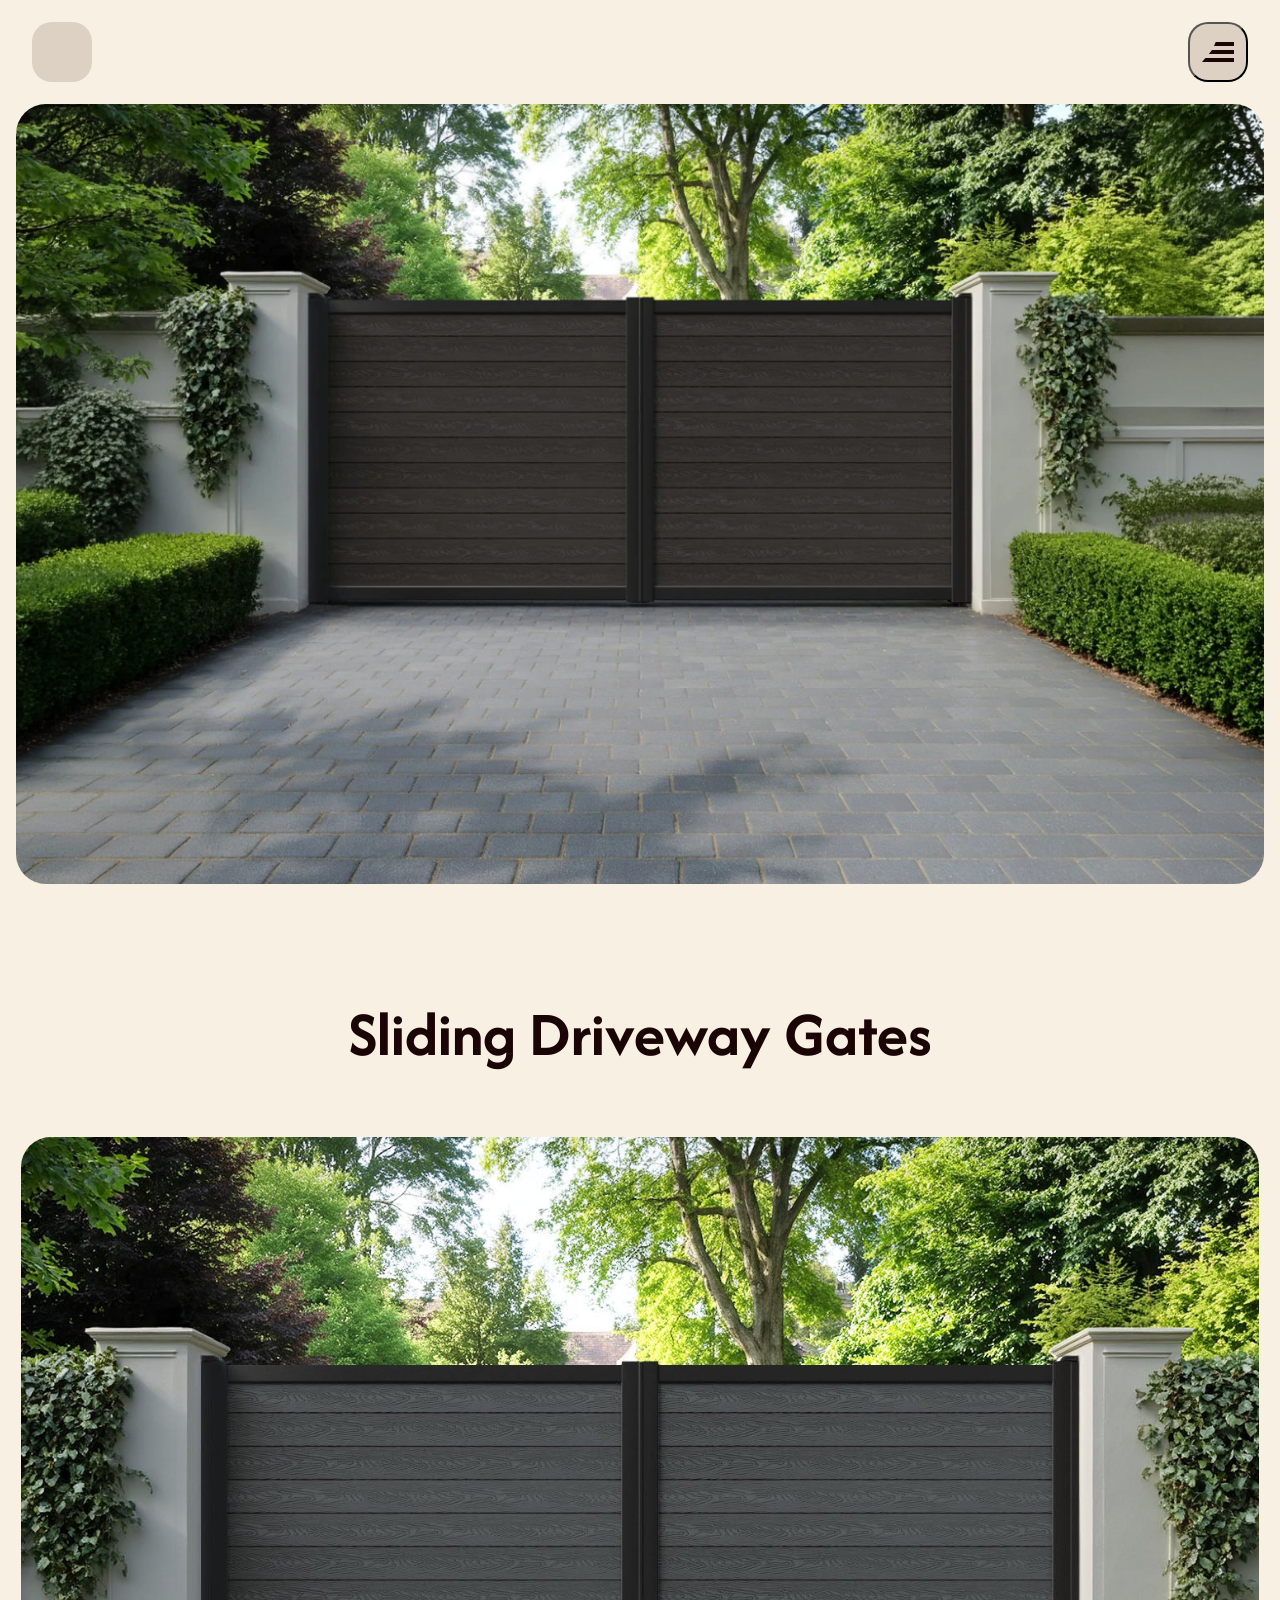
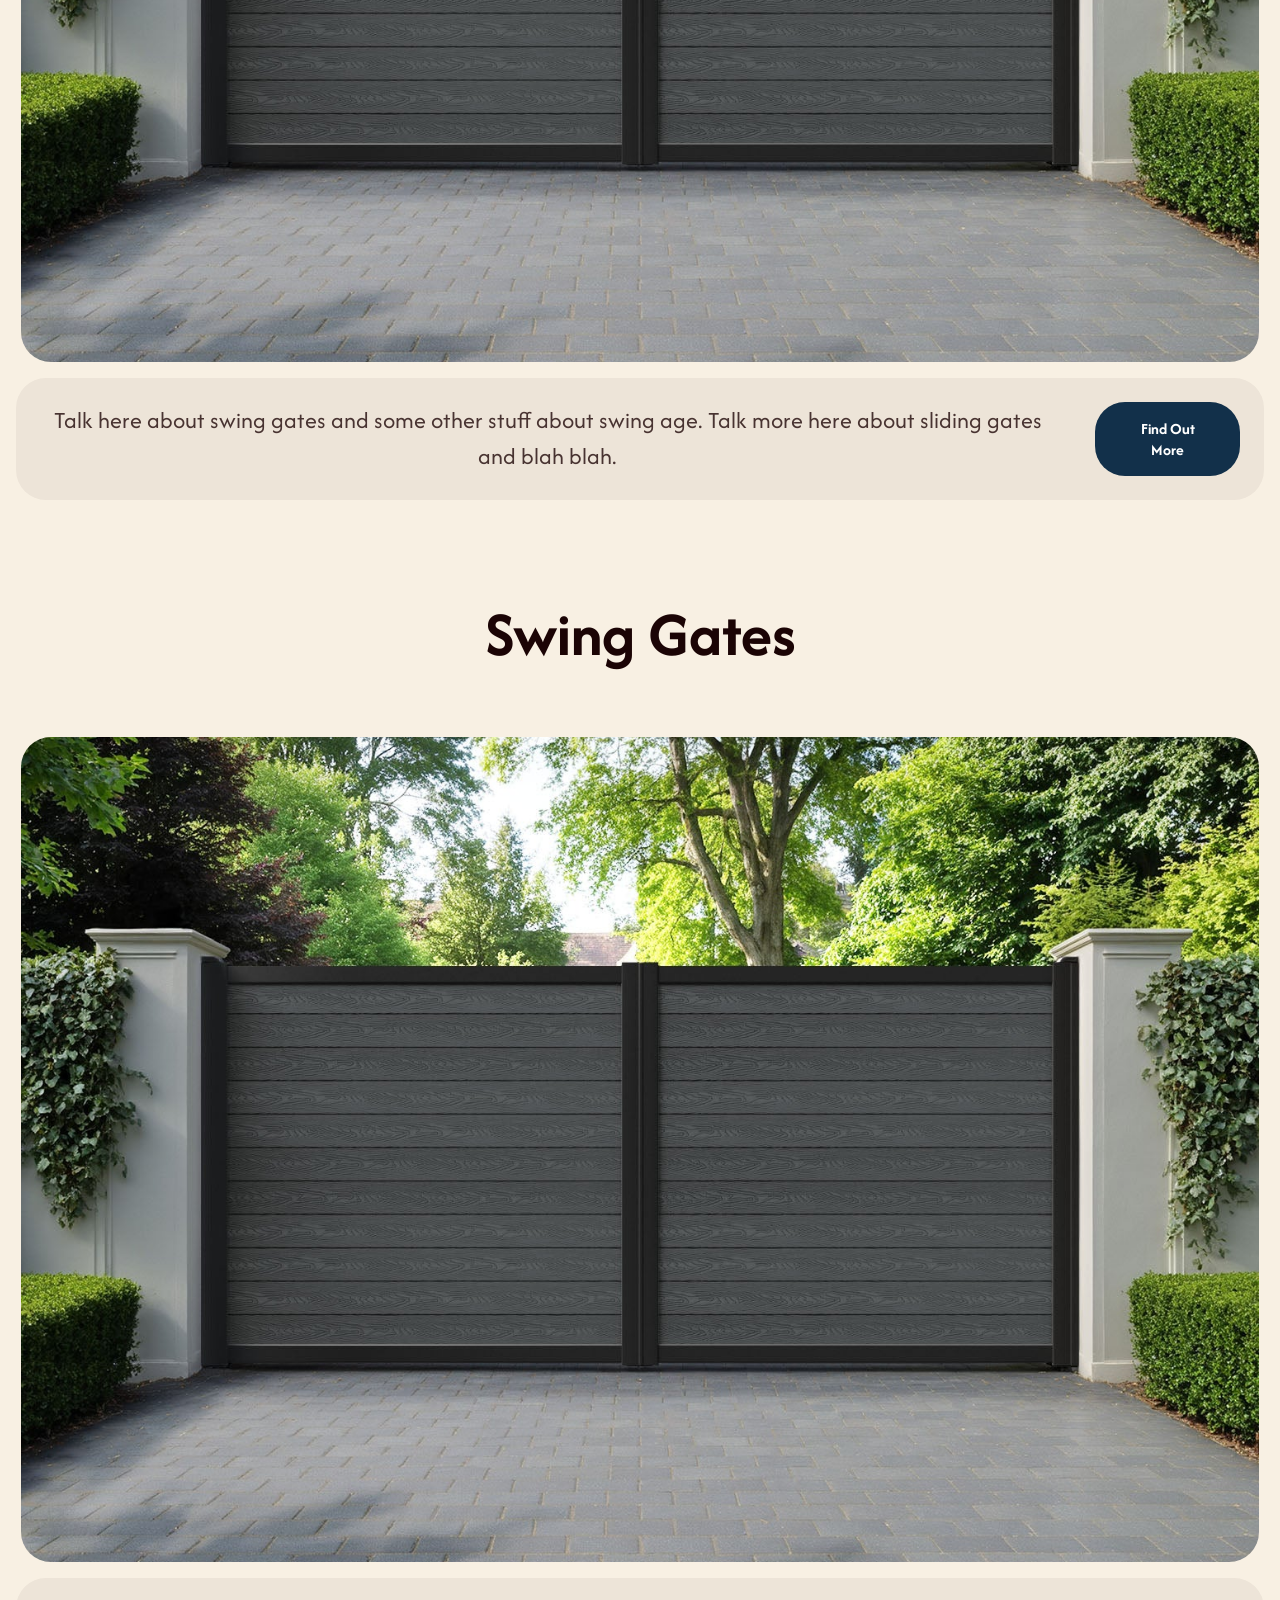
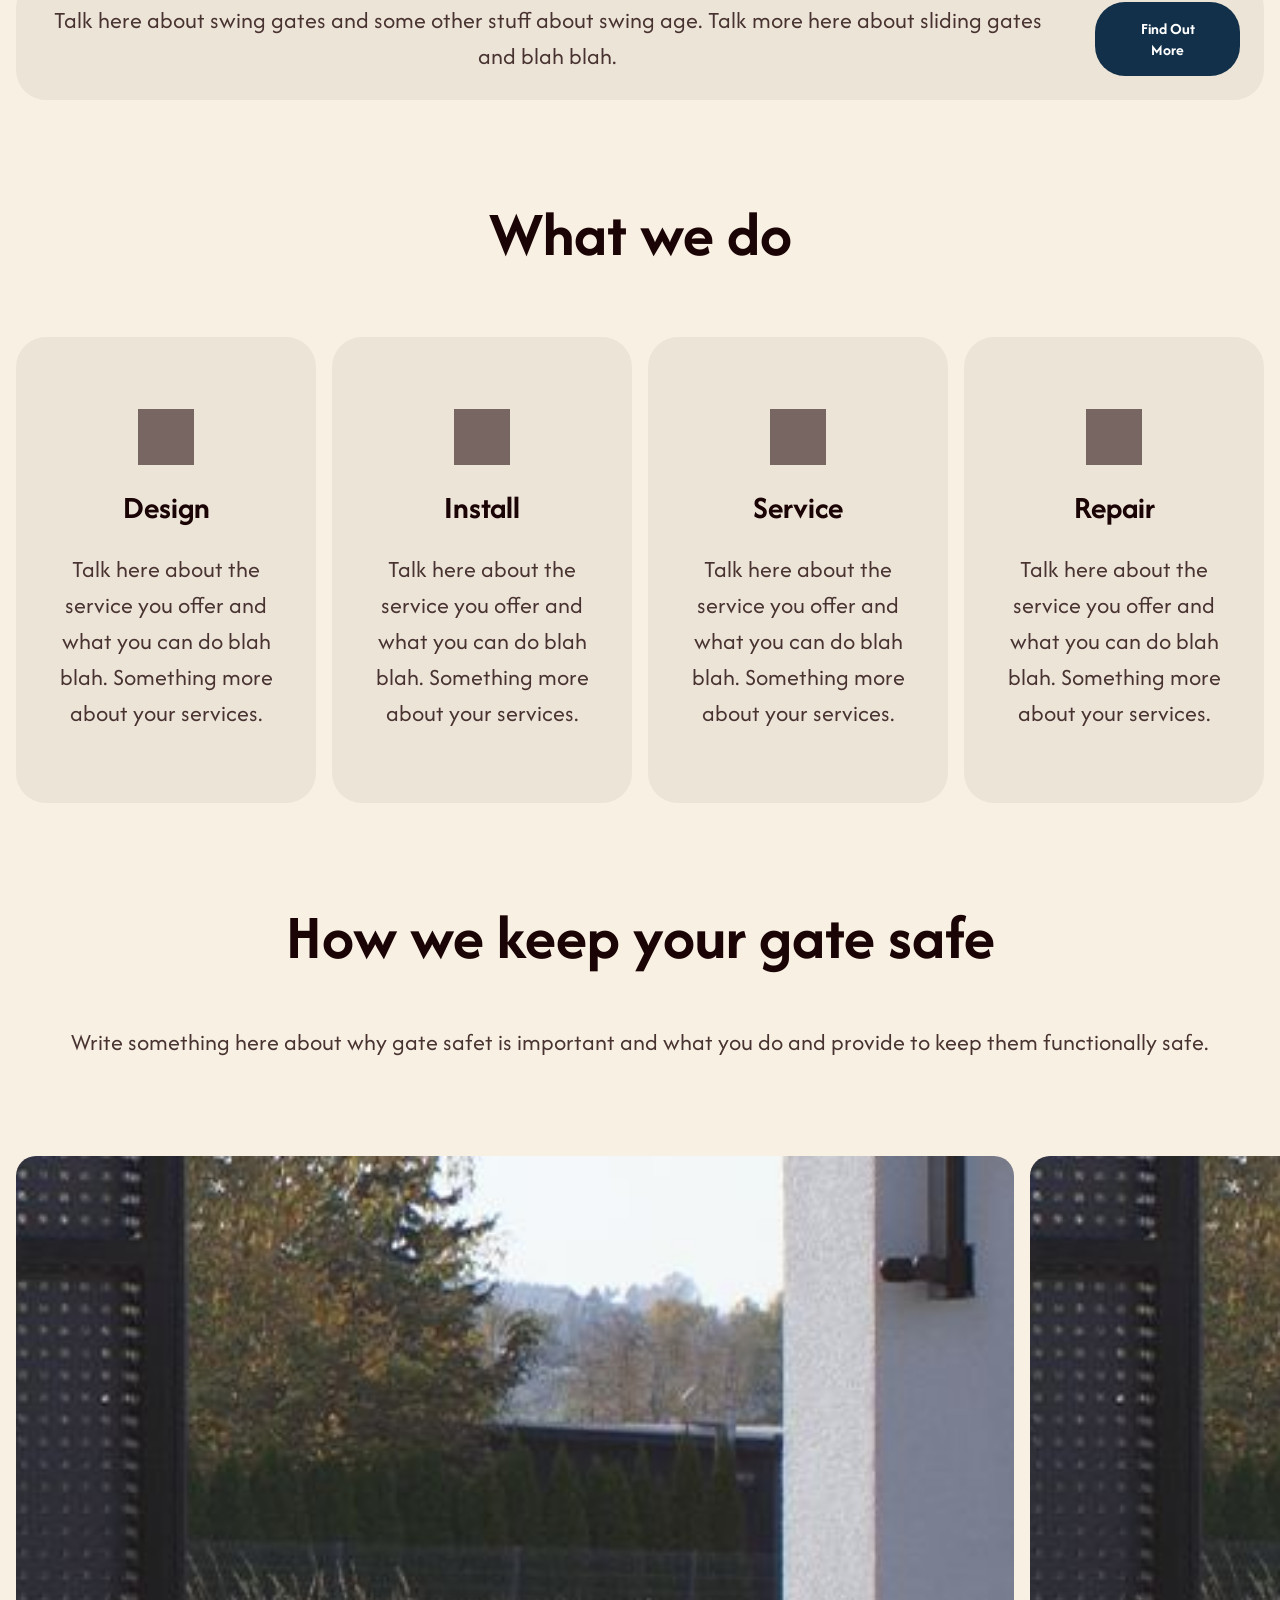
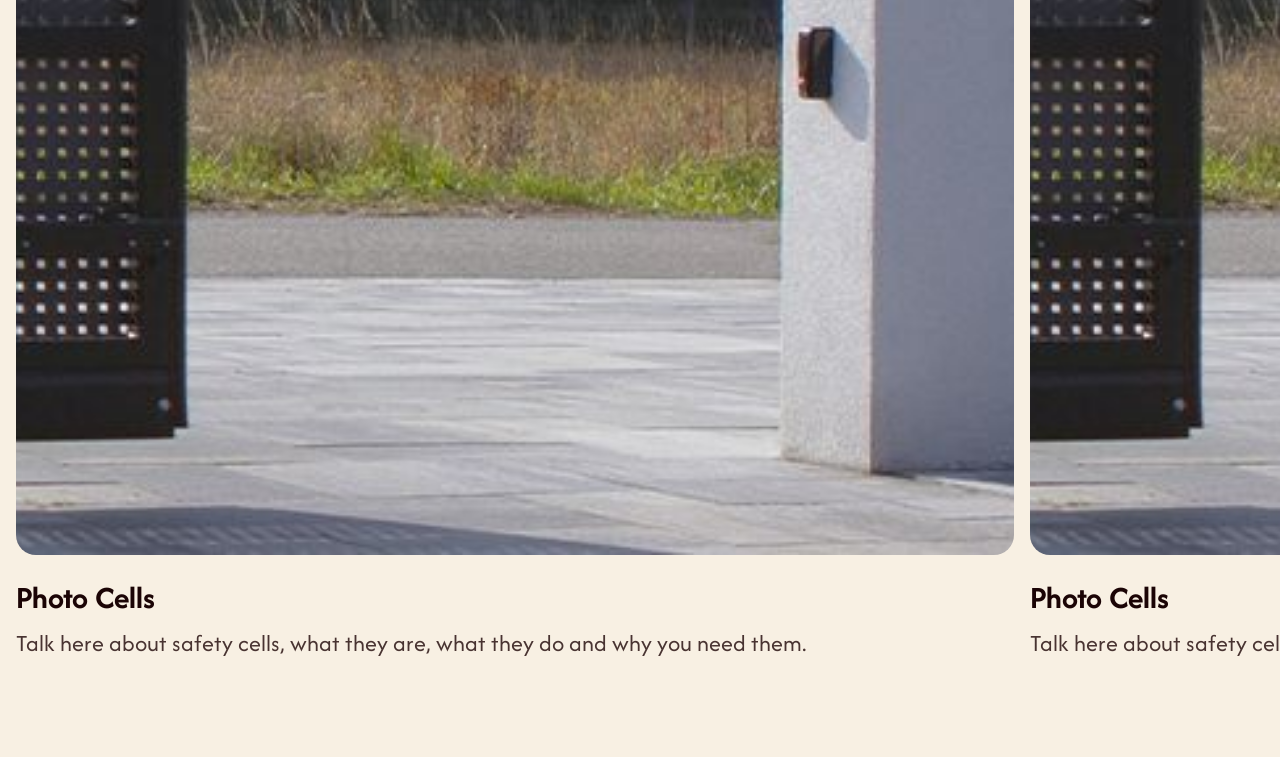
==== index.html @ ce6226ec "file restructure" ====
<!doctype html>
<html lang="en">
    <head>
        <meta charset="UTF-8" />
        <meta name="viewport" content="width=device-width, initial-scale=1.0" />
        <title>Gower Gate Automation</title>

        <!--Styles-->
        <link rel="stylesheet" href="./css/main.css" />
        <link rel="stylesheet" href="./css/typography.css" />
        <link rel="stylesheet" href="./css/products.css" />
        <link rel="stylesheet" href="./css/button.css" />
        <link rel="stylesheet" href="./css/services.css" />
        <link rel="stylesheet" href="./css/navbar.css" />
        <link rel="stylesheet" href="./css/safety.css" />

        <!--Fonts-->
        <link rel="preconnect" href="https://fonts.googleapis.com" />
        <link rel="preconnect" href="https://fonts.gstatic.com" crossorigin />
        <link
            href="https://fonts.googleapis.com/css2?family=Afacad:ital,wght@0,400..700;1,400..700&family=Alfa+Slab+One&family=Galada&family=Playfair+Display:ital,wght@0,400..900;1,400..900&family=Six+Caps&family=Squada+One&display=swap"
            rel="stylesheet" />

        <!--Scripts-->
        <script src="./js/menu-toggle.js" defer></script>
    </head>
    <body>
        <nav>
            <div class="nav-btn"></div>
            <button class="nav-btn" id="menu-btn">
                <svg
                    class="nav-menu-icon"
                    width="32"
                    height="20"
                    viewBox="0 0 32 20"
                    fill="none"
                    xmlns="http://www.w3.org/2000/svg">
                    <path d="M13.7143 0H32V4H12L13.7143 0Z" fill="#1B0405" />
                    <path d="M10 8H32V12H6.85714L10 8Z" fill="#1B0405" />
                    <path d="M3.42857 16H32V20H0L3.42857 16Z" fill="#1B0405" />
                </svg>
            </button>
        </nav>
        <div class="mobile-menu" id="mobile-menu">
            <ul class="nav-links">
                <li><a href="./index.html">Home</a></li>
                <li><a>Services</a></li>
                <li><a>Safety</a></li>
                <li><a href="./slide.html">Sliding Gates</a></li>
                <li><a href="./swing.html">Swing Gates</a></li>
            </ul>
        </div>

        <header class="hero">
            <div class="hero-card">
                <img
                    src="./images/hero-image.webp"
                    alt="Gower Gate Automation" />
            </div>
        </header>
        <section class="products side-padding">
            <div class="product">
                <h1>Sliding Driveway Gates</h1>
                <img src="./images/swing-gate.jpg" alt="" />
                <div class="product-info">
                    <p>
                        Talk here about swing gates and some other stuff about
                        swing age. Talk more here about sliding gates and blah
                        blah.
                    </p>
                    <a href="./swing.html" class="button"> Find Out More </a>
                </div>
            </div>
            <div class="product">
                <h1>Swing Gates</h1>
                <img src="./images/swing-gate.jpg" alt="" />
                <div class="product-info">
                    <p>
                        Talk here about swing gates and some other stuff about
                        swing age. Talk more here about sliding gates and blah
                        blah.
                    </p>
                    <a href="#" class="button"> Find Out More </a>
                </div>
            </div>
        </section>
        <section class="services side-padding">
            <h1>What we do</h1>
            <div class="service-cards">
                <div class="service-card">
                    <div class="service-icon"></div>
                    <h2>Design</h2>
                    <p>
                        Talk here about the service you offer and what you can
                        do blah blah. Something more about your services.
                    </p>
                </div>
                <div class="service-card">
                    <div class="service-icon"></div>
                    <h2>Install</h2>
                    <p>
                        Talk here about the service you offer and what you can
                        do blah blah. Something more about your services.
                    </p>
                </div>
                <div class="service-card">
                    <div class="service-icon"></div>
                    <h2>Service</h2>
                    <p>
                        Talk here about the service you offer and what you can
                        do blah blah. Something more about your services.
                    </p>
                </div>
                <div class="service-card">
                    <div class="service-icon"></div>
                    <h2>Repair</h2>
                    <p>
                        Talk here about the service you offer and what you can
                        do blah blah. Something more about your services.
                    </p>
                </div>
            </div>
        </section>
        <section class="safety">
            <h1 class="side-padding">How we keep your gate safe</h1>
            <p class="side-padding">
                Write something here about why gate safet is important and what
                you do and provide to keep them functionally safe.
            </p>
            <div class="slider">
                <article class="card">
                    <img src="./images/photocell.jpg" alt="" />
                    <h2>Photo Cells</h2>
                    <p>
                        Talk here about safety cells, what they are, what they
                        do and why you need them.
                    </p>
                </article>
                <article class="card">
                    <img src="./images/photocell.jpg" alt="" />
                    <h2>Photo Cells</h2>
                    <p>
                        Talk here about safety cells, what they are, what they
                        do and why you need them.
                    </p>
                </article>
                <article class="card">
                    <img src="./images/photocell.jpg" alt="" />
                    <h2>Photo Cells</h2>
                    <p>
                        Talk here about safety cells, what they are, what they
                        do and why you need them.
                    </p>
                </article>
                <article class="card">
                    <img src="./images/photocell.jpg" alt="" />
                    <h2>Photo Cells</h2>
                    <p>
                        Talk here about safety cells, what they are, what they
                        do and why you need them.
                    </p>
                </article>
            </div>
        </section>
    </body>
</html>
---- css/main.css ----
:root {
    --color-brand-primary: #12304A;

    --color-background-primary: #F8F0E3;
    --color-background-secondary: #EDE4D8;
    --color-background-tertiary: #DDD1C3; 

    --color-text-primary: #1B0405;
    --color-text-secondary: #483331;

    --padding-side: 16px;
}

* {
    margin: 0;
    padding: 0;
    box-sizing: border-box;
}

body {
    width: 100vw;
    background-color: var(--color-background-primary);
}

section {
    width: 100%;
}

.side-padding {
    padding-left: var(--padding-side);
    padding-right: var(--padding-side);
}

.hero {
    width: 100%;
    height: 100vh;
    height: 100svh;
    margin-bottom: 96px;
}

.hero-card {
    width: 100%;
    height: 100%;
    padding: 
        var(--nav-height) 
        var(--padding-side)
        var(--padding-side);
}

.hero-card img {
    border-radius: 30px;
    width: 100%;
    height: 100%;
    display: block;
    object-fit: cover;
    object-position: center 10%;
}

.about {
    display: flex;
    flex-direction: column;
    align-items: center;
    margin-bottom: 160px;
}

.about h1 {
    margin-bottom: 96px;
    text-align: center;
}

.about p {
    max-width: 956px;
    text-align: center;
}
---- css/typography.css ----
body {
    font-family: 'Afacad', serif;
}

.company-title {
    font-size: clamp(3rem, 5vw, 6rem); /* 96px */
    font-weight: bold;
    line-height: 1.1;
    color: #0E202A;
}

h1 {
    font-size: clamp(2.5rem, 5vw, 4rem); /* 40px -> 64px */
    font-weight: bold;
    line-height: 1.2;
    color: var(--color-text-primary);
    text-align: center;
}

h2 {
    font-size: 2rem;
    font-weight: bold;
    line-height: 1.2;
    color: var(--color-text-primary);
}

p {
    font-size: clamp(1.25rem, 2vw, 1.5rem); /* 24px */
    font-weight: 400;
    line-height: 1.5;
    letter-spacing: 4%;
    color: var(--color-text-secondary);
}

.title-head {
    font-size: 1rem;
    font-weight: bold;
    line-height: 1;
    color: #696969;
    margin-bottom: 8px;
}
---- css/products.css ----
.products {
    display: flex;
    flex-direction: column;
    align-items: center;
    margin-bottom: 96px;
    gap: 96px;
}

.product {
    width: 100%;
    max-width: 1400px;
    display: flex;
    flex-direction: column;
}

.product h1 {
    margin-bottom: 64px;
}

.product img {
    display: block;
    width: 100%;
    max-width: 1238px;
    aspect-ratio: 3/2;
    object-fit: cover;
    object-position: center;
    border-radius: 30px;
    align-self: center;
    margin-bottom: 16px;
}

.product-info {
    background-color: var(--color-background-secondary);
    padding: 24px;
    border-radius: 30px;
    text-align: center;

    display: flex;
    flex-direction: column;
    gap: 40px;
}

.product-info button {
    flex-shrink: 0;
}

@media screen and (min-width: 768px) {
    .product-info {
        flex-direction: row;
    }
}
---- css/button.css ----
.button {
    font-size: 1rem;
    font-weight: bold;
    letter-spacing: 4%;

    color: white;
    background-color: var(--color-brand-primary);
    padding: 16px 32px;
    border-radius: 30px;

    text-decoration: none;
}
---- css/services.css ----
.services {
    margin-bottom: 96px;
}

.services h1 {
    margin-bottom: 64px;
}

.service-cards {
	display: grid;
	grid-template-columns: 1fr;
	gap: 16px;
}
@media (min-width: 768px) {
	.service-cards {
		grid-template-columns: repeat(2, 1fr);
	}
}
@media (min-width: 1200px) {
	.service-cards {
		grid-template-columns: repeat(4, 1fr);
	}
}

.service-card {
    background-color: var(--color-background-secondary);

    display: flex;
    flex-direction: column;
    align-items: center;
    gap: 24px;

    border-radius: 30px;
    padding: 72px 24px;
}

.service-icon {
    width: 56px;
    height: 56px;
    background-color: #776661;
}

.service-card p {
    text-align: center;
}
---- css/navbar.css ----
:root {
    --nav-icon-size: 60px;
    --nav-padding-y: 22px;
    --nav-padding-x: 32px;

    --nav-height: calc(
        var(--nav-icon-size) + (var(--nav-padding-y) * 2)
    );
}

nav {
    position: fixed;

    width: 100%;

    padding: var(--nav-padding-y) var(--nav-padding-x);

    display: flex;
    justify-content: space-between;
    align-items: center;
    z-index: 1000;
}

.nav-btn {
    width: var(--nav-icon-size);
    height: var(--nav-icon-size);

    border-radius: 20px;
    background: var(--color-background-tertiary);

    flex-shrink: 0;

    display: flex;
    justify-content: center;
    align-items: center;
}

/* mobile menu */
.mobile-menu {
    position: fixed;
    width: 100%;
    height: 100vh;
    background-color: var(--color-background-primary);  
    padding: 
        var(--nav-height)
        var(--padding-side)
        var(--padding-side);

    display: none;
}
.mobile-menu.active {
    display: block;
}

.nav-links {
    background-color: var(--color-background-secondary);
    width: 100%;
    height: 100%;
    border-radius: 30px;
    list-style: none;
    padding: 32px 22px;

    display: flex;
    flex-direction: column;
    gap: 24px;
}

.nav-links li a {
    font-size: 40px;
    font-weight: 600;
    color: var(--color-text-primary);
}
---- css/safety.css ----
.safety h1 {
    margin-bottom: 48px;
}

.safety > p {
    text-align: center;
    margin-bottom: 96px;
}

.slider {
    width: 100%;
    display: flex;
    gap: var(--padding-side);
    overflow-x: auto;
    scroll-snap-type: x mandatory;

    padding-left: var(--padding-side);
    padding-right: var(--padding-side);

    scroll-padding-left: var(--padding-side);

    /* remove scroll bar */
    scrollbar-width: none;

    margin-bottom: 96px;
}

/* remove scroll bar */
.slider::-webkit-scrollbar {
    display: none;
}

.card {
    flex: 0 0 80%;
    scroll-snap-align: start;
}

.card img {
    display: block;
    width: 100%;
    aspect-ratio: 1;
    object-fit: cover;
    border-radius: 20px;
    margin-bottom: 24px;
}

.card h2 {
    margin-bottom: 8px;
}

.card p {
    text-align: left;
}
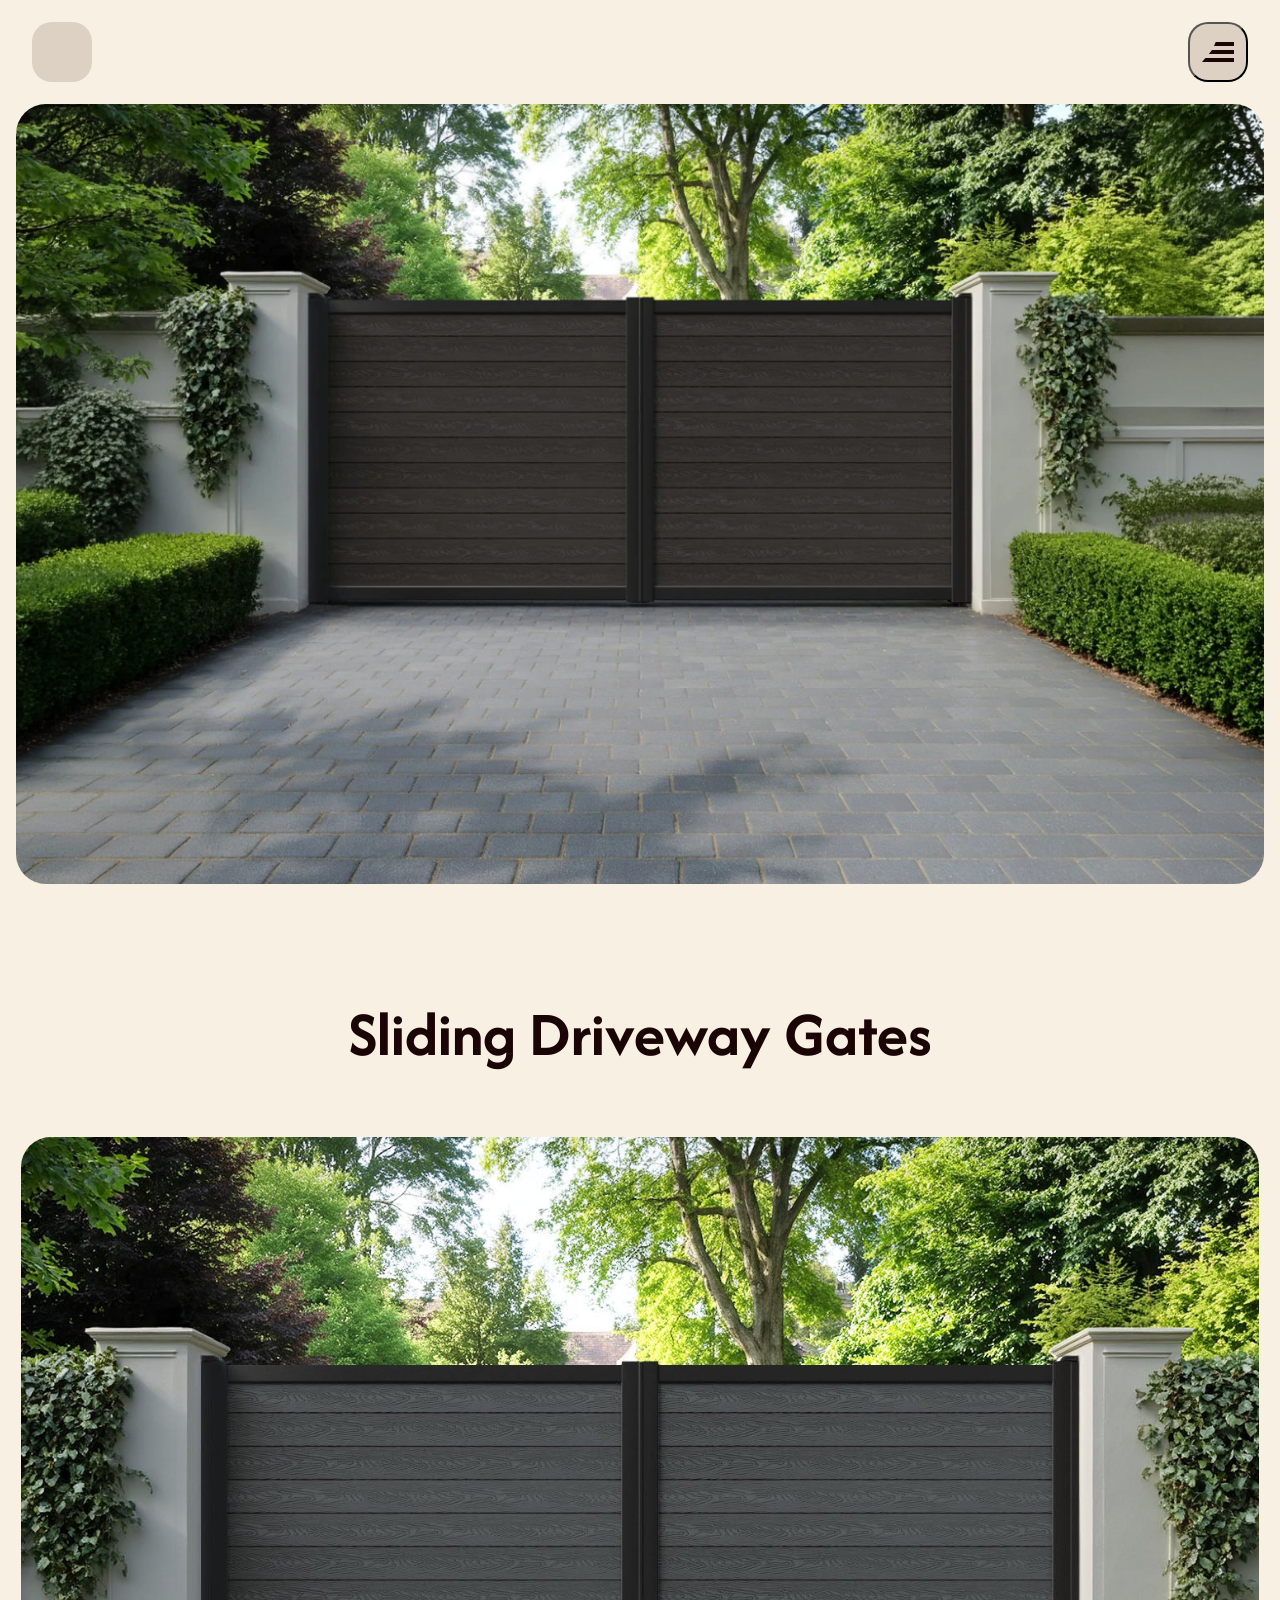
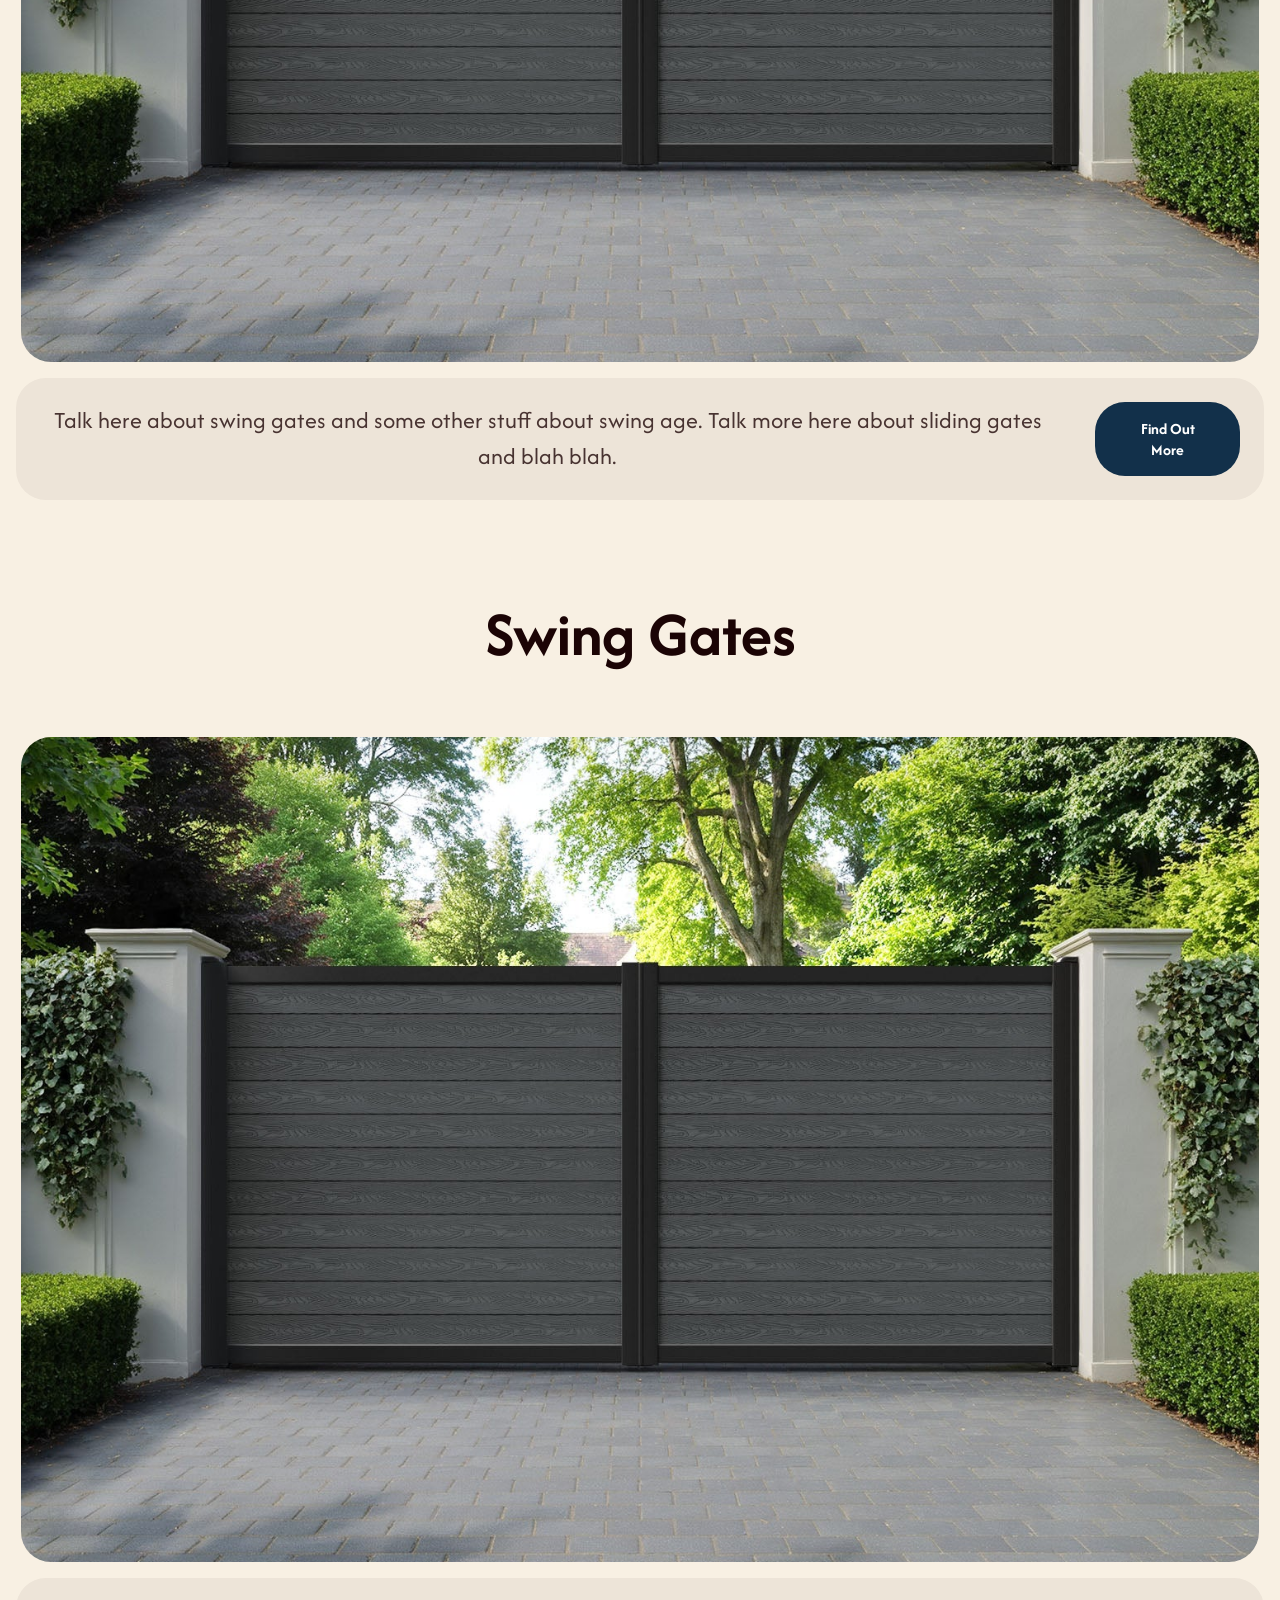
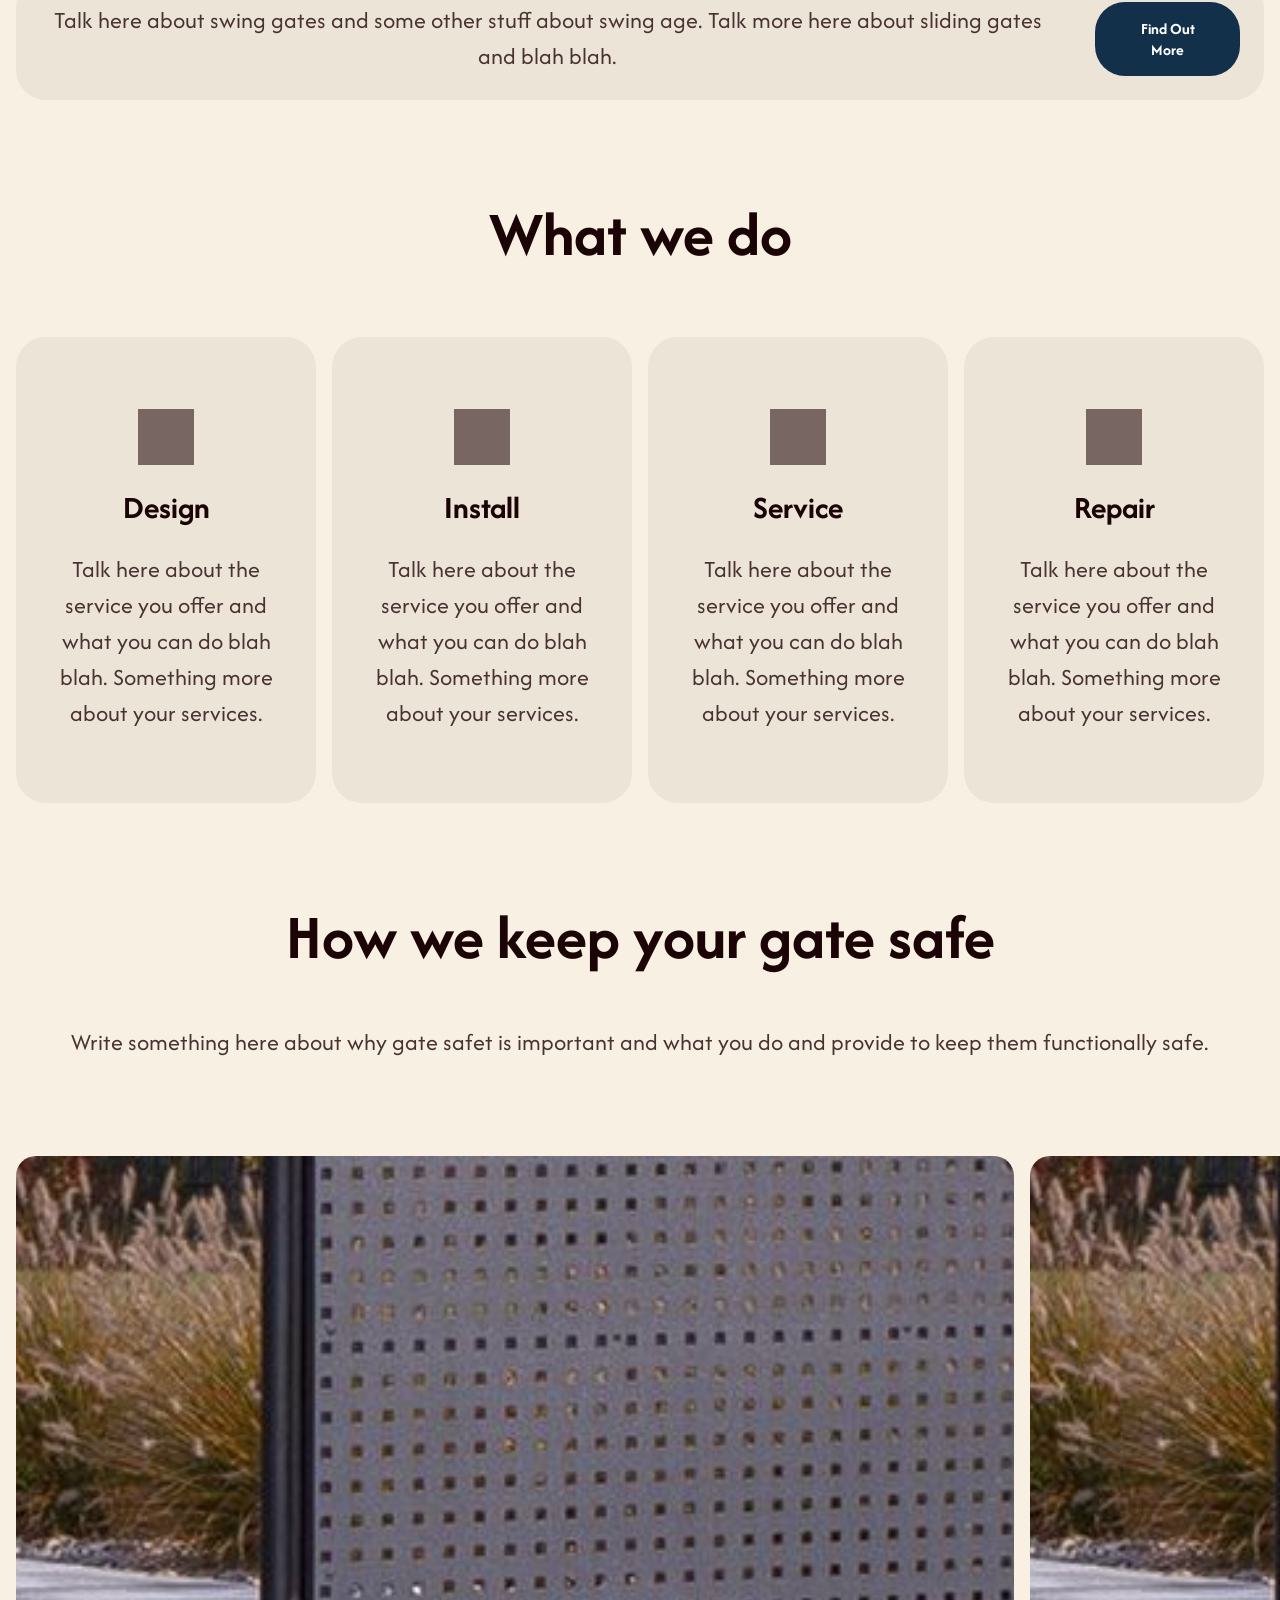
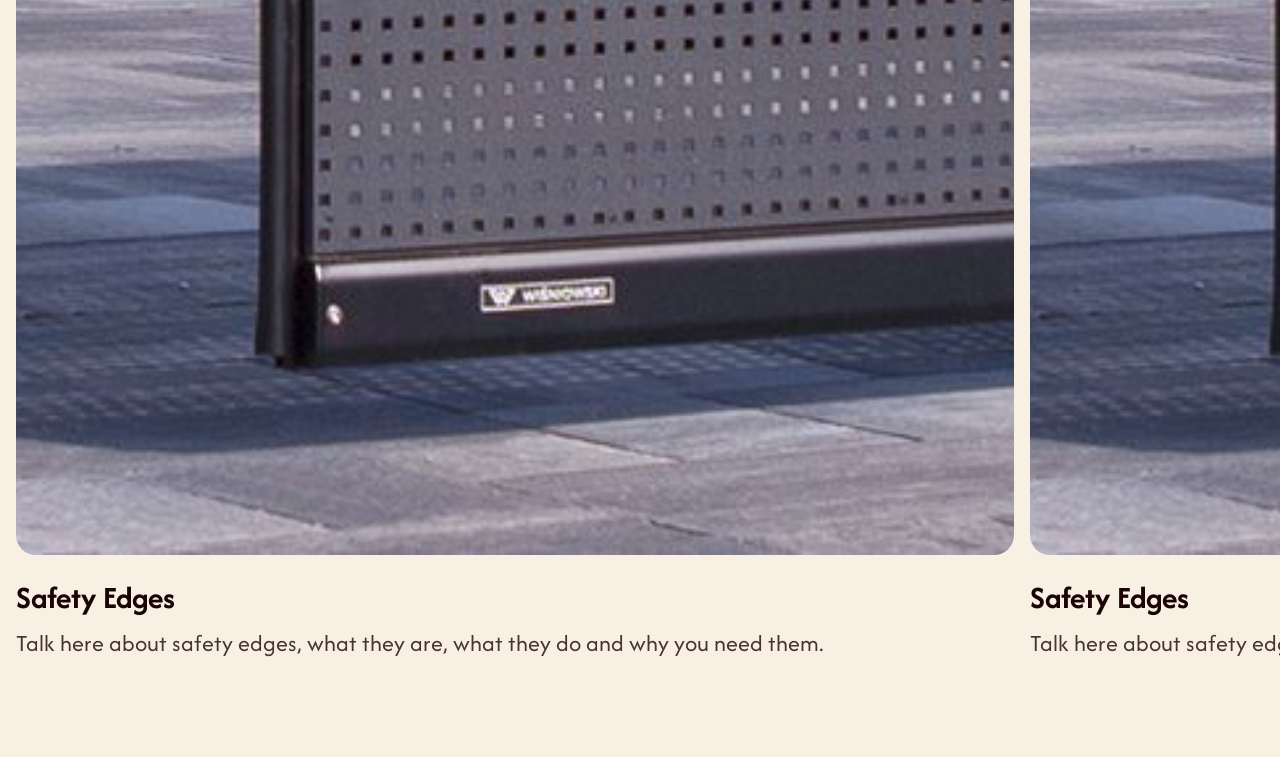
==== commit e92f317c: "link updates" ====
--- a/index.html
+++ b/index.html
@@ -43,11 +43,11 @@
         </nav>
         <div class="mobile-menu" id="mobile-menu">
             <ul class="nav-links">
-                <li><a href="./index.html">Home</a></li>
+                <li><a href="/index.html">Home</a></li>
                 <li><a>Services</a></li>
                 <li><a>Safety</a></li>
-                <li><a href="./slide.html">Sliding Gates</a></li>
-                <li><a href="./swing.html">Swing Gates</a></li>
+                <li><a href="/slide.html">Sliding Gates</a></li>
+                <li><a href="/swing.html">Swing Gates</a></li>
             </ul>
         </div>
 
@@ -68,7 +68,7 @@
                         swing age. Talk more here about sliding gates and blah
                         blah.
                     </p>
-                    <a href="./swing.html" class="button"> Find Out More </a>
+                    <a href="/swing.html" class="button"> Find Out More </a>
                 </div>
             </div>
             <div class="product">
@@ -80,7 +80,7 @@
                         swing age. Talk more here about sliding gates and blah
                         blah.
                     </p>
-                    <a href="#" class="button"> Find Out More </a>
+                    <a href="/slide.html" class="button"> Find Out More </a>
                 </div>
             </div>
         </section>
@@ -129,34 +129,34 @@
             </p>
             <div class="slider">
                 <article class="card">
-                    <img src="./images/photocell.jpg" alt="" />
-                    <h2>Photo Cells</h2>
+                    <img src="./images/saftey-edge.jpg" alt="" />
+                    <h2>Safety Edges</h2>
                     <p>
-                        Talk here about safety cells, what they are, what they
+                        Talk here about safety edges, what they are, what they
                         do and why you need them.
                     </p>
                 </article>
                 <article class="card">
-                    <img src="./images/photocell.jpg" alt="" />
-                    <h2>Photo Cells</h2>
+                    <img src="./images/saftey-edge.jpg" alt="" />
+                    <h2>Safety Edges</h2>
                     <p>
-                        Talk here about safety cells, what they are, what they
+                        Talk here about safety edges, what they are, what they
                         do and why you need them.
                     </p>
                 </article>
                 <article class="card">
-                    <img src="./images/photocell.jpg" alt="" />
-                    <h2>Photo Cells</h2>
+                    <img src="./images/saftey-edge.jpg" alt="" />
+                    <h2>Safety Edges</h2>
                     <p>
-                        Talk here about safety cells, what they are, what they
+                        Talk here about safety edges, what they are, what they
                         do and why you need them.
                     </p>
                 </article>
                 <article class="card">
-                    <img src="./images/photocell.jpg" alt="" />
-                    <h2>Photo Cells</h2>
+                    <img src="./images/saftey-edge.jpg" alt="" />
+                    <h2>Safety Edges</h2>
                     <p>
-                        Talk here about safety cells, what they are, what they
+                        Talk here about safety edges, what they are, what they
                         do and why you need them.
                     </p>
                 </article>
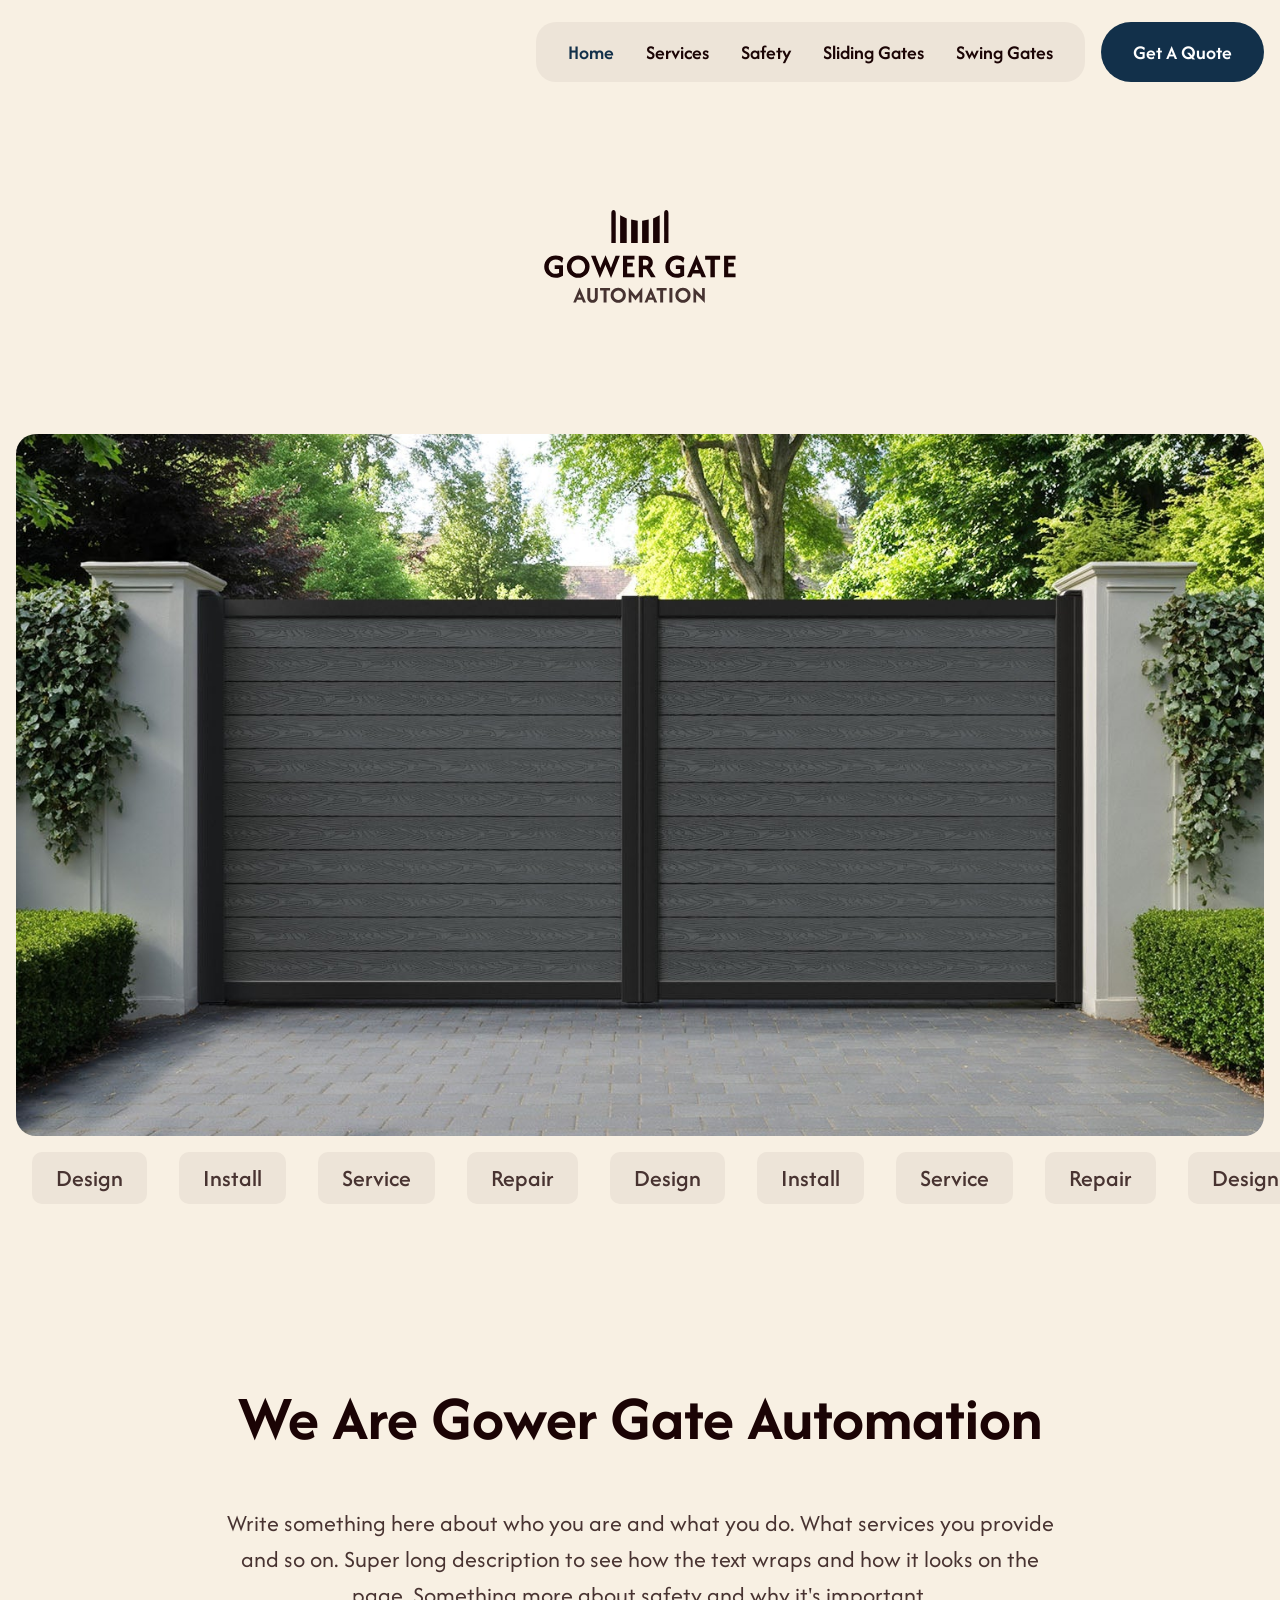
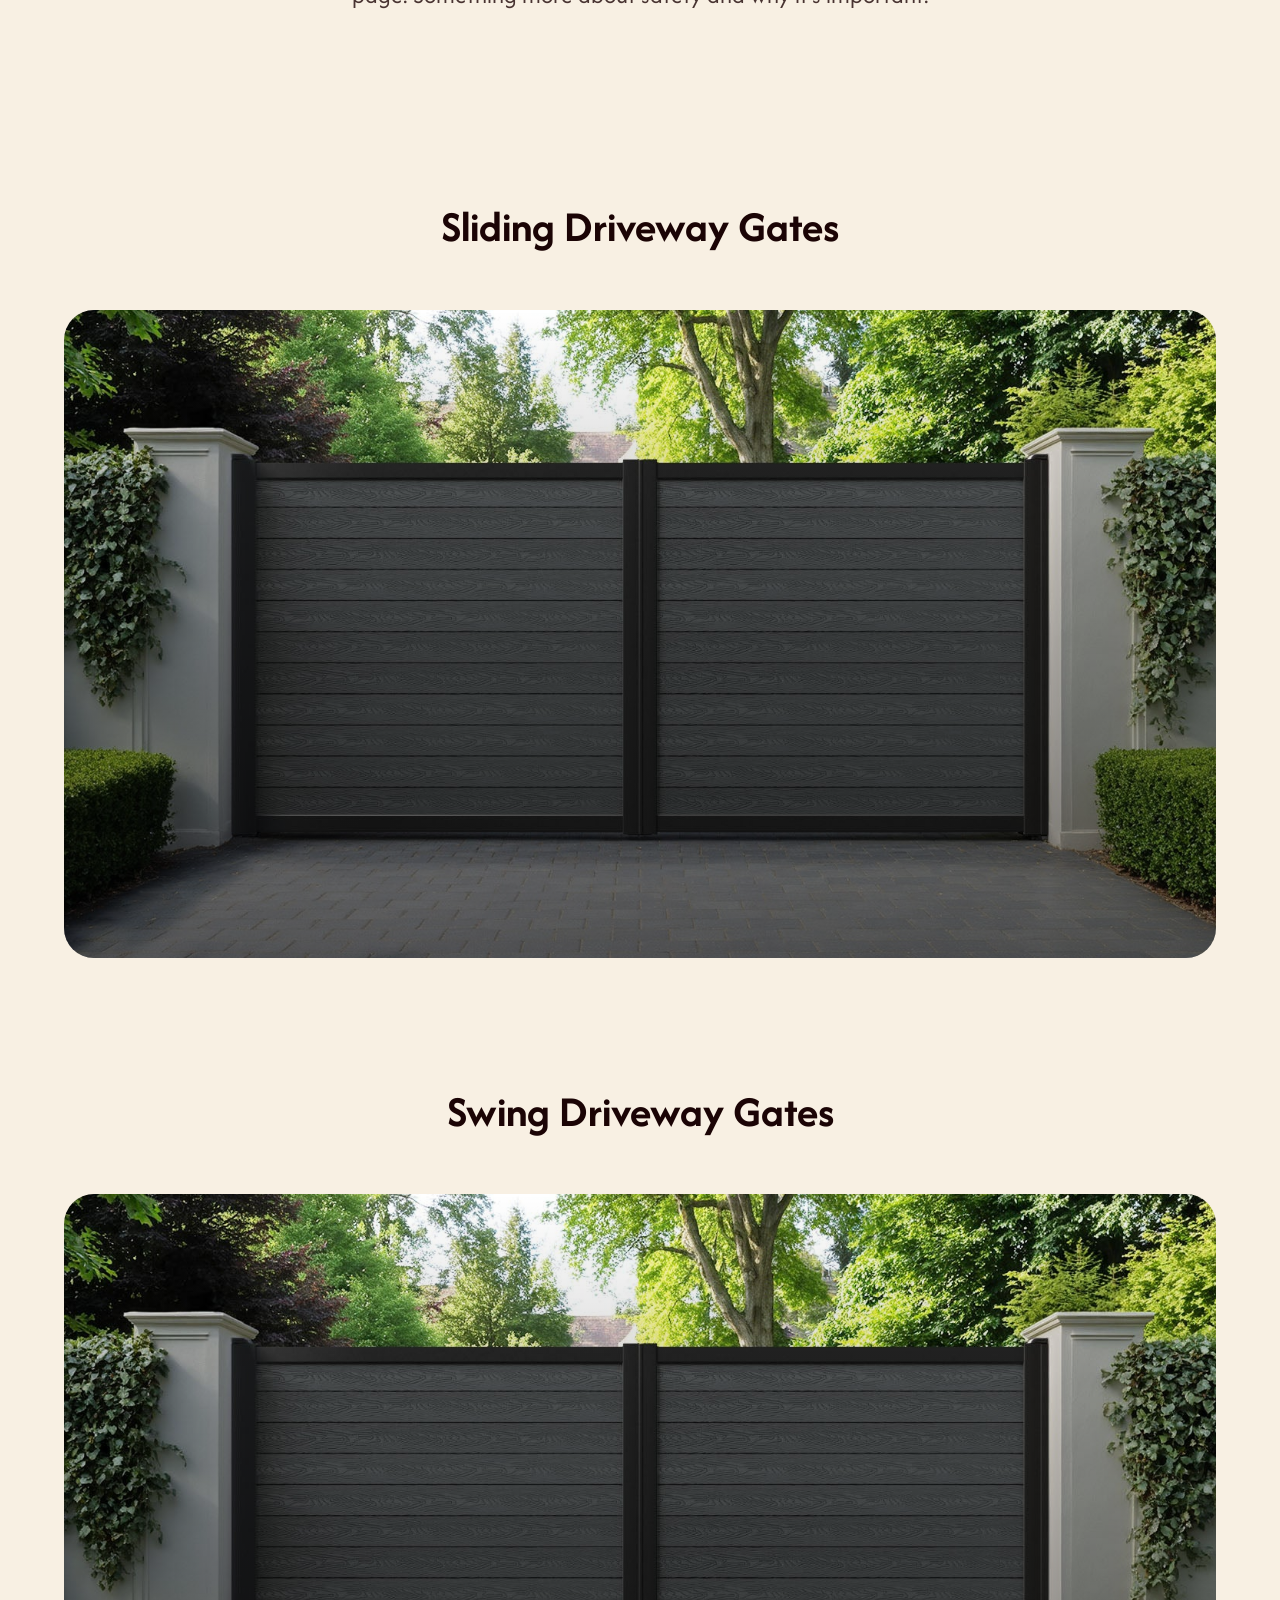
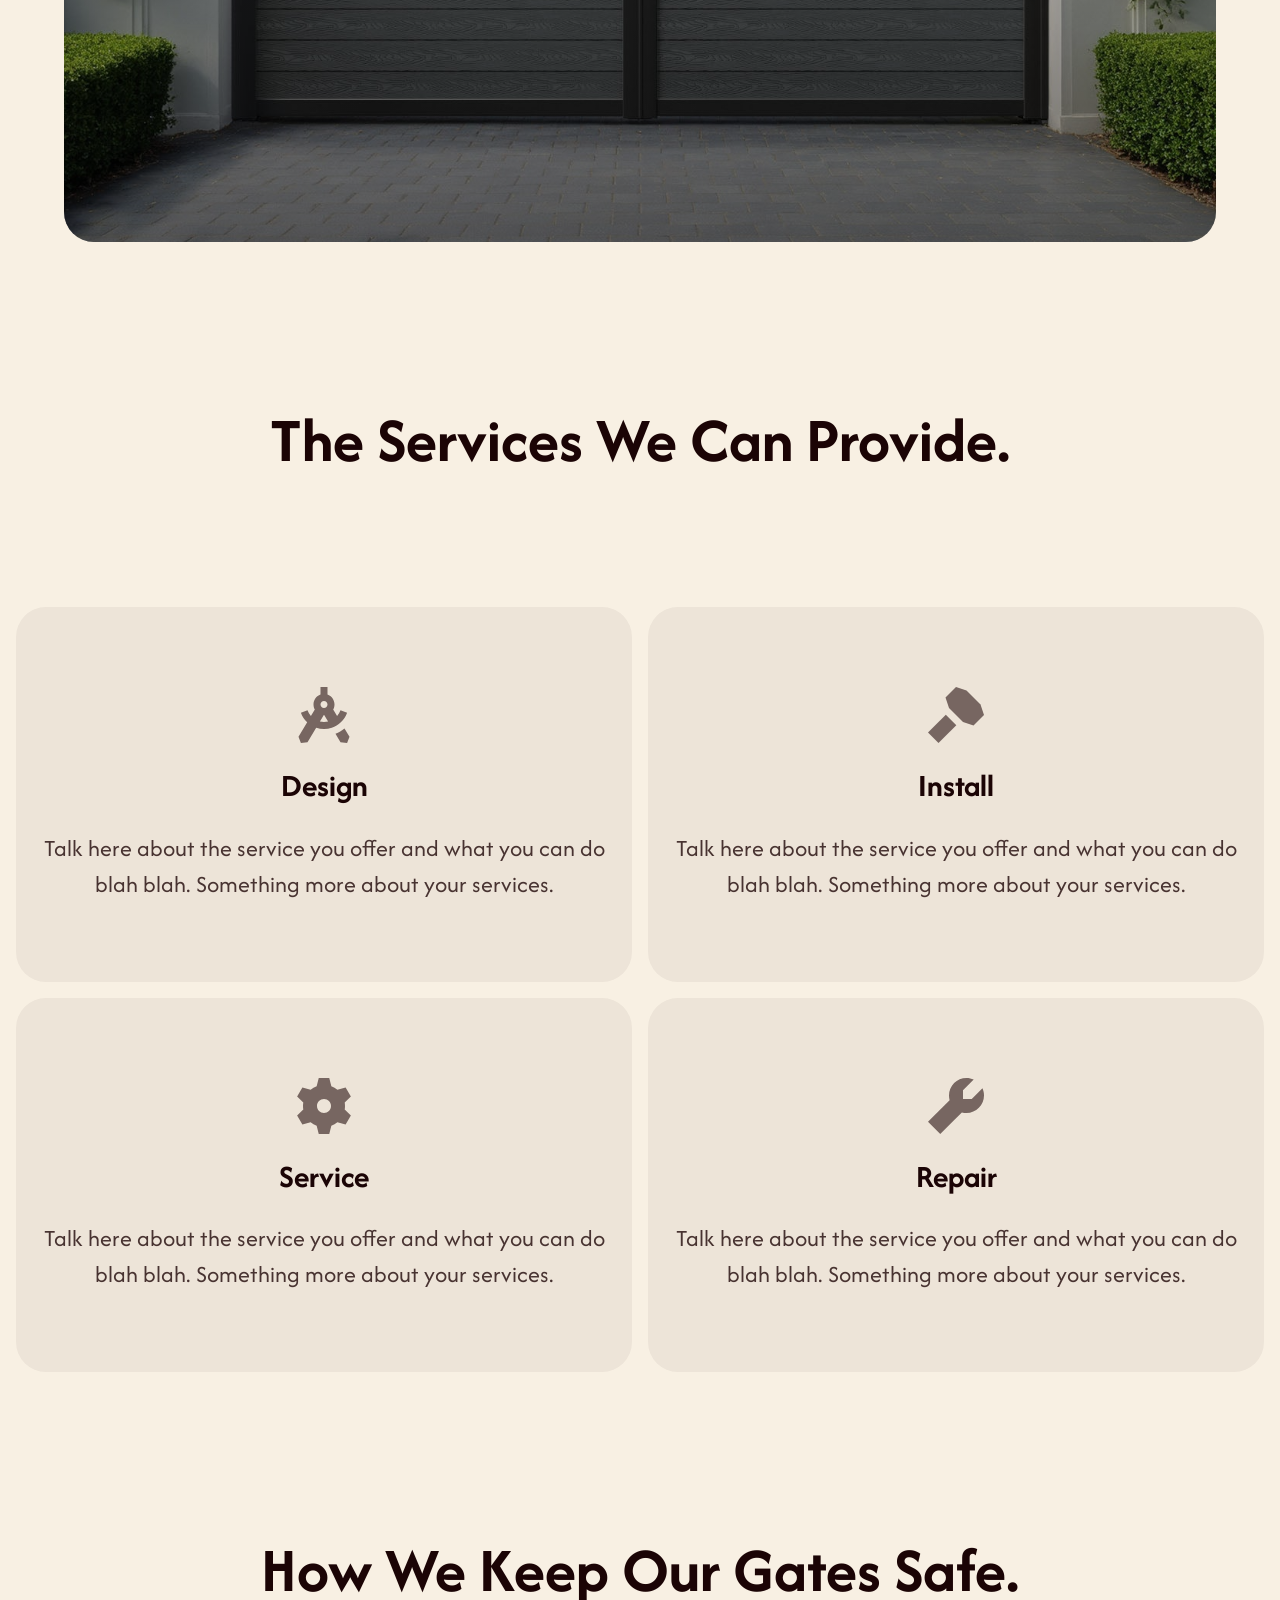
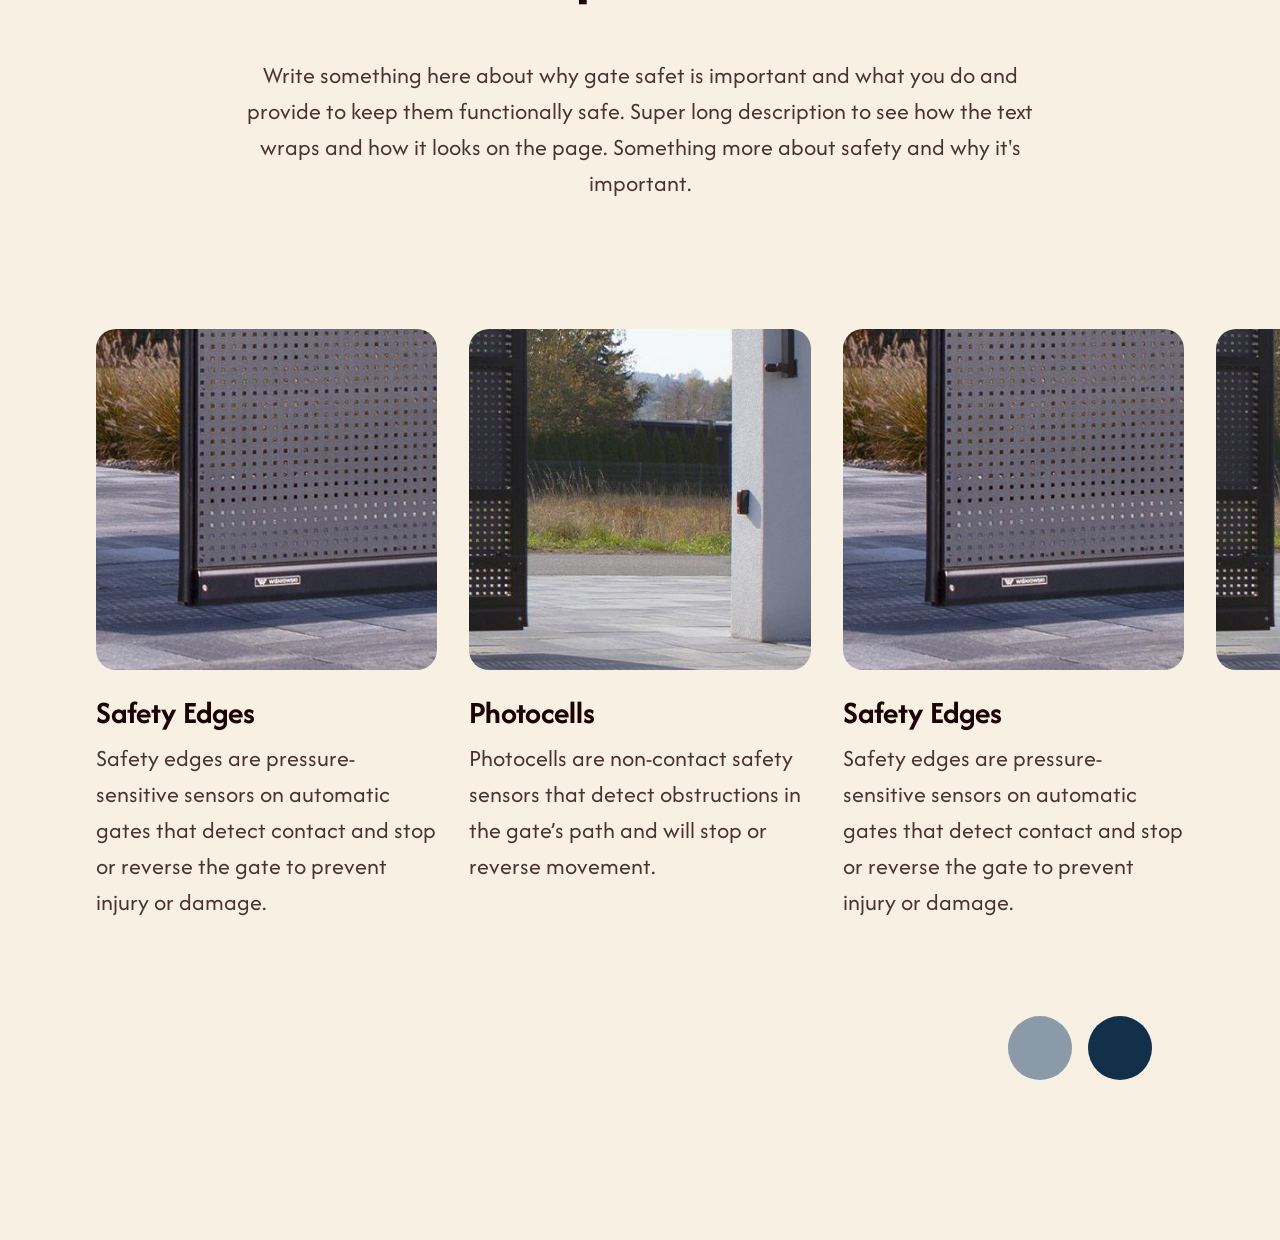
==== commit 69e1d112: "test" ====
--- a/index.html
+++ b/index.html
@@ -6,13 +6,21 @@
         <title>Gower Gate Automation</title>
 
         <!--Styles-->
+        <link rel="stylesheet" href="./css/base/reset.css" />
+        <link rel="stylesheet" href="./css/base/constants.css" />
+        <link rel="stylesheet" href="./css/base/typography.css" />
+
         <link rel="stylesheet" href="./css/main.css" />
-        <link rel="stylesheet" href="./css/typography.css" />
-        <link rel="stylesheet" href="./css/products.css" />
-        <link rel="stylesheet" href="./css/button.css" />
-        <link rel="stylesheet" href="./css/services.css" />
-        <link rel="stylesheet" href="./css/navbar.css" />
-        <link rel="stylesheet" href="./css/safety.css" />
+
+        <link rel="stylesheet" href="./css/components/button.css" />
+        <link rel="stylesheet" href="./css/layout/layout.css" />
+        <link rel="stylesheet" href="./css/layout/navbar.css" />
+
+        <link rel="stylesheet" href="./css/pages/home/hero.css" />
+        <link rel="stylesheet" href="./css/pages/home/about.css" />
+        <link rel="stylesheet" href="./css/pages/home/products.css" />
+        <link rel="stylesheet" href="./css/pages/home/services.css" />
+        <link rel="stylesheet" href="./css/pages/home/safety.css" />
 
         <!--Fonts-->
         <link rel="preconnect" href="https://fonts.googleapis.com" />
@@ -23,143 +31,334 @@
 
         <!--Scripts-->
         <script src="./js/menu-toggle.js" defer></script>
+        <script src="./js/safety-slider.js" defer></script>
+        <script src="./js/safety-slider-text-reveal.js" defer></script>
+        <script src="./js/services.js" defer></script>
     </head>
     <body>
-        <nav>
-            <div class="nav-btn"></div>
-            <button class="nav-btn" id="menu-btn">
+        <nav class="nav">
+            <!--
+            <a href="./index.html" class="nav-logo">
                 <svg
-                    class="nav-menu-icon"
-                    width="32"
-                    height="20"
-                    viewBox="0 0 32 20"
+                    viewBox="0 0 124 62"
                     fill="none"
                     xmlns="http://www.w3.org/2000/svg">
-                    <path d="M13.7143 0H32V4H12L13.7143 0Z" fill="#1B0405" />
-                    <path d="M10 8H32V12H6.85714L10 8Z" fill="#1B0405" />
-                    <path d="M3.42857 16H32V20H0L3.42857 16Z" fill="#1B0405" />
+                    <path d="M42.0001 62L58 62V20L42 18L42.0001 62Z" />
+                    <path d="M82 62H66V20L82 18L82 62Z" />
+                    <path d="M18 62H34V16L18 10V62Z" />
+                    <path d="M106 62H90V16L106 10V62Z" />
+                    <path
+                        d="M10 5.99999V62H0C0.166667 47 0 14.8091 0 5.99999C0 -2 10 -1.99999 10 5.99999Z" />
+                    <path
+                        d="M124 5.99999V62H114C114.167 47 114 14.8091 114 5.99999C114 -1.99999 124 -1.99999 124 5.99999Z" />
+                </svg>
+            </a>
+        -->
+            <button
+                class="menu-btn"
+                id="menu-btn"
+                aria-label="Open navigation"
+                aria-expanded="false"
+                aria-controls="nav-menu">
+                <svg
+                    class="menu-icon"
+                    viewBox="0 0 20 10"
+                    xmlns="http://www.w3.org/2000/svg">
+                    <path d="M0 8H20V10H0V8Z" />
+                    <path d="M0 0H20V2H0V0Z" />
                 </svg>
             </button>
+            <div class="nav-menu" id="nav-menu">
+                <ul class="nav-links">
+                    <li>
+                        <a href="./index.html" class="active"> Home </a>
+                    </li>
+                    <li>
+                        <a href="#services"> Services </a>
+                    </li>
+                    <li>
+                        <a href="#safety"> Safety </a>
+                    </li>
+                    <li>
+                        <a href="./slide.html"> Sliding Gates </a>
+                    </li>
+                    <li>
+                        <a href="./swing.html"> Swing Gates </a>
+                    </li>
+                </ul>
+                <a href="./quote.html" class="btn-primary"> Get A Quote </a>
+            </div>
         </nav>
-        <div class="mobile-menu" id="mobile-menu">
-            <ul class="nav-links">
-                <li><a href="/index.html">Home</a></li>
-                <li><a>Services</a></li>
-                <li><a>Safety</a></li>
-                <li><a href="/slide.html">Sliding Gates</a></li>
-                <li><a href="/swing.html">Swing Gates</a></li>
+        <header class="section hero">
+            <div class="hero-logo-container">
+                <svg viewBox="0 0 271 134" xmlns="http://www.w3.org/2000/svg">
+                    <path
+                        d="M18 94.6C15.7333 94.6 13.6111 94.2222 11.6333 93.4667C9.67778 92.6889 7.95556 91.6 6.46667 90.2C5 88.8 3.85556 87.1556 3.03333 85.2667C2.21111 83.3778 1.8 81.3111 1.8 79.0667C1.8 76.8222 2.21111 74.7556 3.03333 72.8667C3.85556 70.9556 5 69.3 6.46667 67.9C7.95556 66.4778 9.66667 65.3778 11.6 64.6C13.5556 63.8 15.6667 63.4 17.9333 63.4C19.9778 63.4 21.8889 63.7222 23.6667 64.3667C25.4444 65.0111 27.0222 65.9222 28.4 67.1L26.7 73.9667C25.8556 72.5889 24.6889 71.4333 23.2 70.5C21.7333 69.5444 19.9778 69.0667 17.9333 69.0667C16.0444 69.0667 14.3556 69.5 12.8667 70.3667C11.3778 71.2333 10.2 72.4222 9.33333 73.9333C8.48889 75.4444 8.06667 77.1556 8.06667 79.0667C8.06667 81.0222 8.48889 82.7556 9.33333 84.2667C10.2 85.7556 11.3778 86.9333 12.8667 87.8C14.3556 88.6444 16.0333 89.0667 17.9 89.0667C18.8111 89.0667 19.6556 88.9778 20.4333 88.8C21.2111 88.6222 21.9111 88.3556 22.5333 88V82.2H16.4333V77.2H28V91.7667C26.6222 92.6556 25.0778 93.3556 23.3667 93.8667C21.6778 94.3556 19.8889 94.6 18 94.6ZM49.2829 94.6C47.0829 94.6 45.0274 94.2 43.1162 93.4C41.2051 92.5778 39.5162 91.4556 38.0496 90.0333C36.6051 88.6111 35.4718 86.9556 34.6496 85.0667C33.8274 83.1778 33.4162 81.1556 33.4162 79C33.4162 76.8444 33.8274 74.8222 34.6496 72.9333C35.4718 71.0444 36.6051 69.3889 38.0496 67.9667C39.5162 66.5444 41.2051 65.4333 43.1162 64.6333C45.0274 63.8111 47.0829 63.4 49.2829 63.4C51.4829 63.4 53.5385 63.8111 55.4496 64.6333C57.3607 65.4333 59.0385 66.5444 60.4829 67.9667C61.9496 69.3889 63.094 71.0444 63.9163 72.9333C64.7385 74.8222 65.1496 76.8444 65.1496 79C65.1496 81.1556 64.7385 83.1778 63.9163 85.0667C63.094 86.9556 61.9496 88.6111 60.4829 90.0333C59.0385 91.4556 57.3607 92.5778 55.4496 93.4C53.5385 94.2 51.4829 94.6 49.2829 94.6ZM49.2829 88.8C51.0829 88.8 52.7051 88.3667 54.1496 87.5C55.594 86.6111 56.7385 85.4222 57.5829 83.9333C58.4496 82.4444 58.8829 80.8 58.8829 79C58.8829 77.1778 58.4496 75.5333 57.5829 74.0667C56.7385 72.5778 55.594 71.4 54.1496 70.5333C52.7051 69.6444 51.0829 69.2 49.2829 69.2C47.4829 69.2 45.8496 69.6444 44.3829 70.5333C42.9385 71.4 41.794 72.5778 40.9496 74.0667C40.1051 75.5333 39.6829 77.1778 39.6829 79C39.6829 80.8 40.1051 82.4444 40.9496 83.9333C41.794 85.4222 42.9385 86.6111 44.3829 87.5C45.8496 88.3667 47.4829 88.8 49.2829 88.8ZM79.469 95.0667L67.1356 64H73.469L78.5356 76.8C78.7801 77.4 79.0134 78.0333 79.2356 78.7C79.4801 79.3444 79.7467 80.1333 80.0356 81.0667C80.3245 80.1333 80.6023 79.3444 80.869 78.7C81.1578 78.0333 81.4245 77.4 81.669 76.8L87.4023 63L93.2023 76.8C93.4467 77.4 93.7134 78.0333 94.0023 78.7C94.2912 79.3444 94.5801 80.1333 94.869 81.0667C95.1578 80.1333 95.4245 79.3444 95.669 78.7C95.9134 78.0333 96.1467 77.4 96.369 76.8L101.369 64H107.402L95.069 95.0667L88.869 80.2667C88.6245 79.6667 88.369 79.0333 88.1023 78.3667C87.8356 77.7 87.5578 76.9 87.269 75.9667C86.9801 76.9 86.7023 77.7 86.4356 78.3667C86.169 79.0111 85.9134 79.6333 85.669 80.2333L79.469 95.0667ZM111.783 94V64H127.783V69.2H117.583V73.8H125.45V78.8H117.583V88.6H127.783V94H111.783ZM133.843 94V64H143.01C145.188 64 147.043 64.4333 148.576 65.3C150.132 66.1667 151.321 67.3222 152.143 68.7667C152.965 70.1889 153.376 71.7556 153.376 73.4667C153.376 75.0222 153.032 76.4333 152.343 77.7C151.676 78.9667 150.721 80.0111 149.476 80.8333L157.41 94H150.843L144.176 82.6H139.643V94H133.843ZM139.643 77.6H142.876C143.965 77.6 144.854 77.4 145.543 77C146.232 76.5778 146.743 76.0556 147.076 75.4333C147.41 74.7889 147.576 74.1333 147.576 73.4667C147.576 72.2889 147.143 71.3222 146.276 70.5667C145.41 69.7889 144.276 69.4 142.876 69.4H139.643V77.6ZM187.119 94.6C184.853 94.6 182.73 94.2222 180.753 93.4667C178.797 92.6889 177.075 91.6 175.586 90.2C174.119 88.8 172.975 87.1556 172.153 85.2667C171.33 83.3778 170.919 81.3111 170.919 79.0667C170.919 76.8222 171.33 74.7556 172.153 72.8667C172.975 70.9556 174.119 69.3 175.586 67.9C177.075 66.4778 178.786 65.3778 180.719 64.6C182.675 63.8 184.786 63.4 187.053 63.4C189.097 63.4 191.008 63.7222 192.786 64.3667C194.564 65.0111 196.142 65.9222 197.519 67.1L195.819 73.9667C194.975 72.5889 193.808 71.4333 192.319 70.5C190.853 69.5444 189.097 69.0667 187.053 69.0667C185.164 69.0667 183.475 69.5 181.986 70.3667C180.497 71.2333 179.319 72.4222 178.453 73.9333C177.608 75.4444 177.186 77.1556 177.186 79.0667C177.186 81.0222 177.608 82.7556 178.453 84.2667C179.319 85.7556 180.497 86.9333 181.986 87.8C183.475 88.6444 185.153 89.0667 187.019 89.0667C187.93 89.0667 188.775 88.9778 189.553 88.8C190.33 88.6222 191.03 88.3556 191.653 88V82.2H185.553V77.2H197.119V91.7667C195.742 92.6556 194.197 93.3556 192.486 93.8667C190.797 94.3556 189.008 94.6 187.119 94.6ZM201.136 94L214.369 62.9333H214.436L227.669 94H221.636L219.402 88.6667H209.202L206.969 94H201.136ZM211.202 83.8667H217.402L216.102 80.8C215.747 79.9778 215.413 79.1889 215.102 78.4333C214.813 77.6556 214.536 76.7556 214.269 75.7333C214.025 76.7333 213.758 77.6222 213.469 78.4C213.18 79.1778 212.858 79.9778 212.502 80.8L211.202 83.8667ZM226.439 69.4V64H247.306V69.4H239.973V94H233.773V69.4H226.439ZM252.871 94V64H268.871V69.2H258.671V73.8H266.538V78.8H258.671V88.6H268.871V94H252.871Z"
+                        fill="#1B0405" />
+                    <path
+                        d="M42.268 129L51.1343 108.185H51.179L60.0453 129H56.003L54.5067 125.427H47.6727L46.1763 129H42.268ZM49.0127 122.211H53.1667L52.2957 120.156C52.0574 119.605 51.8341 119.077 51.6257 118.57C51.4321 118.049 51.246 117.446 51.0673 116.761C50.9036 117.431 50.7249 118.027 50.5313 118.548C50.3378 119.069 50.1219 119.605 49.8837 120.156L49.0127 122.211ZM69.2268 129.469C67.8124 129.469 66.5543 129.179 65.4525 128.598C64.3507 128.017 63.4797 127.191 62.8395 126.119C62.2142 125.032 61.9015 123.737 61.9015 122.233V108.9H66.0555V122.032C66.0555 123.119 66.3533 123.982 66.9488 124.623C67.5593 125.263 68.341 125.583 69.2938 125.583C70.2318 125.583 71.0061 125.278 71.6165 124.667C72.227 124.042 72.5322 123.208 72.5322 122.166V108.9H76.5522V122.166C76.5522 123.685 76.2395 124.995 75.6142 126.097C74.9888 127.184 74.1253 128.017 73.0235 128.598C71.9366 129.179 70.6711 129.469 69.2268 129.469ZM79.7449 112.518V108.9H93.7255V112.518H88.8122V129H84.6582V112.518H79.7449ZM105.137 129.402C103.663 129.402 102.286 129.134 101.005 128.598C99.7248 128.047 98.5932 127.295 97.6106 126.342C96.6428 125.389 95.8834 124.28 95.3326 123.015C94.7817 121.749 94.5062 120.394 94.5062 118.95C94.5062 117.506 94.7817 116.151 95.3326 114.885C95.8834 113.62 96.6428 112.511 97.6106 111.558C98.5932 110.605 99.7248 109.86 101.005 109.324C102.286 108.773 103.663 108.498 105.137 108.498C106.611 108.498 107.988 108.773 109.269 109.324C110.549 109.86 111.673 110.605 112.641 111.558C113.624 112.511 114.39 113.62 114.941 114.885C115.492 116.151 115.768 117.506 115.768 118.95C115.768 120.394 115.492 121.749 114.941 123.015C114.39 124.28 113.624 125.389 112.641 126.342C111.673 127.295 110.549 128.047 109.269 128.598C107.988 129.134 106.611 129.402 105.137 129.402ZM105.137 125.516C106.343 125.516 107.43 125.226 108.398 124.645C109.365 124.049 110.132 123.253 110.698 122.255C111.279 121.258 111.569 120.156 111.569 118.95C111.569 117.729 111.279 116.627 110.698 115.645C110.132 114.647 109.365 113.858 108.398 113.277C107.43 112.682 106.343 112.384 105.137 112.384C103.931 112.384 102.837 112.682 101.854 113.277C100.886 113.858 100.119 114.647 99.5536 115.645C98.9878 116.627 98.7049 117.729 98.7049 118.95C98.7049 120.156 98.9878 121.258 99.5536 122.255C100.119 123.253 100.886 124.049 101.854 124.645C102.837 125.226 103.931 125.516 105.137 125.516ZM119.768 129V108.23L129.326 120.111L138.706 108.23V129H134.82V123.238C134.82 122.583 134.828 121.846 134.843 121.027C134.873 120.208 134.947 119.27 135.066 118.213C134.605 118.987 134.158 119.657 133.726 120.223C133.309 120.789 132.922 121.31 132.565 121.786L129.259 126.208L125.842 121.786C125.5 121.34 125.091 120.804 124.614 120.178C124.153 119.538 123.706 118.861 123.274 118.146C123.393 119.233 123.46 120.186 123.475 121.005C123.505 121.824 123.52 122.568 123.52 123.238V129H119.768ZM141.776 129L150.642 108.185H150.687L159.553 129H155.511L154.014 125.427H147.18L145.684 129H141.776ZM148.52 122.211H152.674L151.803 120.156C151.565 119.605 151.342 119.077 151.133 118.57C150.94 118.049 150.754 117.446 150.575 116.761C150.411 117.431 150.232 118.027 150.039 118.548C149.845 119.069 149.629 119.605 149.391 120.156L148.52 122.211ZM158.729 112.518V108.9H172.71V112.518H167.796V129H163.642V112.518H158.729ZM176.572 129V108.9H180.726V129H176.572ZM195.474 129.402C194 129.402 192.623 129.134 191.342 128.598C190.062 128.047 188.93 127.295 187.947 126.342C186.98 125.389 186.22 124.28 185.669 123.015C185.119 121.749 184.843 120.394 184.843 118.95C184.843 117.506 185.119 116.151 185.669 114.885C186.22 113.62 186.98 112.511 187.947 111.558C188.93 110.605 190.062 109.86 191.342 109.324C192.623 108.773 194 108.498 195.474 108.498C196.948 108.498 198.325 108.773 199.605 109.324C200.886 109.86 202.01 110.605 202.978 111.558C203.96 112.511 204.727 113.62 205.278 114.885C205.829 116.151 206.104 117.506 206.104 118.95C206.104 120.394 205.829 121.749 205.278 123.015C204.727 124.28 203.96 125.389 202.978 126.342C202.01 127.295 200.886 128.047 199.605 128.598C198.325 129.134 196.948 129.402 195.474 129.402ZM195.474 125.516C196.68 125.516 197.767 125.226 198.734 124.645C199.702 124.049 200.469 123.253 201.035 122.255C201.615 121.258 201.906 120.156 201.906 118.95C201.906 117.729 201.615 116.627 201.035 115.645C200.469 114.647 199.702 113.858 198.734 113.277C197.767 112.682 196.68 112.384 195.474 112.384C194.268 112.384 193.173 112.682 192.191 113.277C191.223 113.858 190.456 114.647 189.89 115.645C189.325 116.627 189.042 117.729 189.042 118.95C189.042 120.156 189.325 121.258 189.89 122.255C190.456 123.253 191.223 124.049 192.191 124.645C193.173 125.226 194.268 125.516 195.474 125.516ZM225.917 129.67L213.857 117.632V129H210.105V108.23L222.165 120.245V108.9H225.917V129.67Z"
+                        fill="#1B0405"
+                        fill-opacity="0.8" />
+                    <path
+                        d="M123.1 46L132.3 46V14.8387L123.1 13.3548L123.1 46Z"
+                        fill="#1B0405" />
+                    <path
+                        d="M147.633 46H138.433V14.8387L147.633 13.3548L147.633 46Z"
+                        fill="#1B0405" />
+                    <path
+                        d="M107.767 46H116.967V11.871L107.767 7.41936V46Z"
+                        fill="#1B0405" />
+                    <path
+                        d="M162.967 46H153.767V11.871L162.967 7.41936V46Z"
+                        fill="#1B0405" />
+                    <path
+                        d="M101.633 4.4516V46H95.5C95.6649 34.871 95.5 10.9874 95.5 4.4516C95.5 -1.48387 101.633 -1.48387 101.633 4.4516Z"
+                        fill="#1B0405" />
+                    <path
+                        d="M175.233 4.45161V46H169.174C169.339 34.871 169.174 10.9874 169.174 4.45161C169.174 -1.48386 175.233 -1.48386 175.233 4.45161Z"
+                        fill="#1B0405" />
+                </svg>
+            </div>
+            <div class="hero-image-container">
+                <img
+                    src="./images/swing-gate.jpg"
+                    alt="Gower Gate Automation" />
+            </div>
+            <div class="marquee">
+                <div class="marquee__track">
+                    <ul>
+                        <li>Design</li>
+                        <li>Install</li>
+                        <li>Service</li>
+                        <li>Repair</li>
+                        <li>Design</li>
+                        <li>Install</li>
+                        <li>Service</li>
+                        <li>Repair</li>
+                    </ul>
+                    <ul>
+                        <li>Design</li>
+                        <li>Install</li>
+                        <li>Service</li>
+                        <li>Repair</li>
+                        <li>Design</li>
+                        <li>Install</li>
+                        <li>Service</li>
+                        <li>Repair</li>
+                    </ul>
+                </div>
+            </div>
+            <!--
+            <ul class="hero-footer">
+                <li>Design</li>
+                <li>•</li>
+                <li>Install</li>
+                <li>•</li>
+                <li>Service</li>
+                <li>•</li>
+                <li>Repair</li>
             </ul>
-        </div>
-
-        <header class="hero">
-            <div class="hero-card">
-                <img
-                    src="./images/hero-image.webp"
-                    alt="Gower Gate Automation" />
-            </div>
-        </header>
-        <section class="products side-padding">
-            <div class="product">
-                <h1>Sliding Driveway Gates</h1>
+        --></header>
+        <section class="section">
+            <h1 class="section-title heading-lg">
+                We Are Gower Gate Automation
+            </h1>
+            <p class="body-md section-body-text">
+                Write something here about who you are and what you do. What
+                services you provide and so on. Super long description to see
+                how the text wraps and how it looks on the page. Something more
+                about safety and why it's important.
+            </p>
+            <!--
+            <h2 class="heading-md section-sub-title">Recent Installs</h2>
+            <div class="recent-installs-gallery">
                 <img src="./images/swing-gate.jpg" alt="" />
-                <div class="product-info">
-                    <p>
-                        Talk here about swing gates and some other stuff about
-                        swing age. Talk more here about sliding gates and blah
-                        blah.
-                    </p>
-                    <a href="/swing.html" class="button"> Find Out More </a>
-                </div>
-            </div>
-            <div class="product">
-                <h1>Swing Gates</h1>
                 <img src="./images/swing-gate.jpg" alt="" />
-                <div class="product-info">
-                    <p>
-                        Talk here about swing gates and some other stuff about
-                        swing age. Talk more here about sliding gates and blah
-                        blah.
-                    </p>
-                    <a href="/slide.html" class="button"> Find Out More </a>
-                </div>
+                <img src="./images/swing-gate.jpg" alt="" />
+                <img src="./images/swing-gate.jpg" alt="" />
+            </div>
+        --></section>
+        <section class="section side-padding">
+            <!--
+            <h2 class="section-title heading-lg">
+                The South Wales Automated Gates Specialists.
+            </h2>
+        -->
+            <div class="products">
+                <article class="product">
+                    <h3 class="heading-md section-sub-title">
+                        Sliding Driveway Gates
+                    </h3>
+                    <a href="./slide.html" class="product-image">
+                        <img
+                            src="./images/swing-gate.jpg"
+                            alt="Sliding driveway gate" />
+                        <div class="product-info">
+                            <p class="product-desc body-md">
+                                Talk here about sliding gates and their
+                                benefits. Explain why they're ideal for
+                                properties with limited driveway space and
+                                automated access.
+                            </p>
+                            <span class="product-button"> Find Out More </span>
+                        </div>
+                    </a>
+                </article>
+                <article class="product">
+                    <h3 class="heading-md section-sub-title">
+                        Swing Driveway Gates
+                    </h3>
+                    <a href="./swing.html" class="product-image">
+                        <img
+                            src="./images/swing-gate.jpg"
+                            alt="Automatic swing gate" />
+                        <div class="product-info">
+                            <p class="product-desc body-md">
+                                Talk here about swing gates and why they're a
+                                popular choice for residential properties.
+                                Mention automation, durability, and custom
+                                designs.
+                            </p>
+                            <span class="product-button"> Find Out More </span>
+                        </div>
+                    </a>
+                </article>
             </div>
         </section>
-        <section class="services side-padding">
-            <h1>What we do</h1>
+        <section class="section services side-padding" id="services">
+            <h1 class="section-title heading-lg">
+                The Services We Can Provide.
+            </h1>
             <div class="service-cards">
-                <div class="service-card">
-                    <div class="service-icon"></div>
-                    <h2>Design</h2>
-                    <p>
+                <div class="service-card" id="design-card">
+                    <div class="service-icon">
+                        <svg
+                            viewBox="0 0 16 16"
+                            xmlns="http://www.w3.org/2000/svg">
+                            <path
+                                fill-rule="evenodd"
+                                clip-rule="evenodd"
+                                d="M8.99999 2.17071V0H6.99999V2.17071C5.8348 2.58254 4.99999 3.69378 4.99999 5C4.99999 5.52868 5.13675 6.02543 5.37681 6.45678L4.25969 8.31865C3.83556 7.84108 3.50146 7.28162 3.28414 6.66675L1.39846 7.33325C1.77292 8.39269 2.3953 9.33539 3.19608 10.0913L0.713928 14.2283L1.40018 16L3.28641 15.7717L5.76754 11.6365C6.46852 11.8722 7.2192 12 7.99989 12C8.78068 12 9.53146 11.8722 10.2325 11.6364C11.2021 11.3104 12.0767 10.7779 12.804 10.0913C13.6047 9.33535 14.2269 8.3926 14.6013 7.33325L12.7156 6.66675C12.4983 7.28152 12.1643 7.8409 11.7403 8.31841L10.6232 6.45666C10.8633 6.02533 11 5.52863 11 5C11 3.69378 10.1652 2.58254 8.99999 2.17071ZM7.9497 7.99959C7.96643 7.99986 7.98319 8 7.99999 8C8.01683 8 8.03364 7.99986 8.05042 7.99958L9.1683 9.86272C8.7934 9.95248 8.40215 10 7.99989 10C7.59773 10 7.20658 9.9525 6.83178 9.86279L7.9497 7.99959ZM7.99999 4C7.4477 4 6.99999 4.44772 6.99999 5C6.99999 5.55228 7.4477 6 7.99999 6C8.55227 6 8.99999 5.55228 8.99999 5C8.99999 4.44772 8.55227 4 7.99999 4Z" />
+                            <path
+                                d="M12.7137 15.7717L11.2807 13.3835C12.2265 13.013 13.0939 12.4872 13.8518 11.8377L15.2862 14.2283L14.5999 16L12.7137 15.7717Z" />
+                        </svg>
+                    </div>
+                    <h2 class="heading-sm">Design</h2>
+                    <p class="body-md">
                         Talk here about the service you offer and what you can
                         do blah blah. Something more about your services.
                     </p>
                 </div>
-                <div class="service-card">
-                    <div class="service-icon"></div>
-                    <h2>Install</h2>
-                    <p>
+                <div class="service-card" id="install-card">
+                    <div class="service-icon">
+                        <svg
+                            viewBox="0 0 16 16"
+                            xmlns="http://www.w3.org/2000/svg">
+                            <path
+                                d="M16 8L13 11L10 10L6 6L5 3L8 0L11 1L15 5L16 8Z" />
+                            <path
+                                d="M0 13L5.08579 7.91418L8.08579 10.9142L3 16L0 13Z" />
+                        </svg>
+                    </div>
+                    <h2 class="heading-sm">Install</h2>
+                    <p class="body-md">
                         Talk here about the service you offer and what you can
                         do blah blah. Something more about your services.
                     </p>
                 </div>
-                <div class="service-card">
-                    <div class="service-icon"></div>
-                    <h2>Service</h2>
-                    <p>
+                <div class="service-card" id="service-card">
+                    <div class="service-icon">
+                        <svg
+                            viewBox="0 0 16 16"
+                            xmlns="http://www.w3.org/2000/svg">
+                            <path
+                                fill-rule="evenodd"
+                                clip-rule="evenodd"
+                                d="M6.50001 0H9.50001L10.0939 2.37548C10.7276 2.6115 11.3107 2.95155 11.8223 3.37488L14.1782 2.70096L15.6782 5.29904L13.9173 7.00166C13.9717 7.32634 14 7.65987 14 8C14 8.34013 13.9717 8.67366 13.9173 8.99834L15.6782 10.701L14.1782 13.299L11.8223 12.6251C11.3107 13.0484 10.7276 13.3885 10.0939 13.6245L9.50001 16H6.50001L5.90614 13.6245C5.27242 13.3885 4.68934 13.0484 4.17768 12.6251L1.82181 13.299L0.321808 10.701L2.08269 8.99834C2.02831 8.67366 2.00001 8.34013 2.00001 8C2.00001 7.65987 2.02831 7.32634 2.08269 7.00166L0.321808 5.29904L1.82181 2.70096L4.17768 3.37488C4.68934 2.95155 5.27241 2.6115 5.90614 2.37548L6.50001 0ZM8.00001 10C9.10458 10 10 9.10457 10 8C10 6.89543 9.10458 6 8.00001 6C6.89544 6 6.00001 6.89543 6.00001 8C6.00001 9.10457 6.89544 10 8.00001 10Z" />
+                        </svg>
+                    </div>
+                    <h2 class="heading-sm">Service</h2>
+                    <p class="body-md">
                         Talk here about the service you offer and what you can
                         do blah blah. Something more about your services.
                     </p>
                 </div>
-                <div class="service-card">
-                    <div class="service-icon"></div>
-                    <h2>Repair</h2>
-                    <p>
+                <div class="service-card" id="repair-card">
+                    <div class="service-icon">
+                        <svg
+                            viewBox="0 0 16 16"
+                            xmlns="http://www.w3.org/2000/svg">
+                            <path
+                                d="M10 3.5L13.0581 0.441881C12.4304 0.15802 11.7337 0 11 0C8.23858 0 6 2.23858 6 5C6 5.45802 6.06158 5.90165 6.17692 6.32308L0 12.5L3.5 16L9.67692 9.82308C10.0983 9.93842 10.542 10 11 10C13.7614 10 16 7.76142 16 5C16 4.26633 15.842 3.56956 15.5581 2.94188L12.5 6H10V3.5Z" />
+                        </svg>
+                    </div>
+                    <h2 class="heading-sm">Repair</h2>
+                    <p class="body-md">
                         Talk here about the service you offer and what you can
                         do blah blah. Something more about your services.
                     </p>
                 </div>
             </div>
         </section>
-        <section class="safety">
-            <h1 class="side-padding">How we keep your gate safe</h1>
-            <p class="side-padding">
+        <section class="section safety" id="safety">
+            <h1 class="section-title heading-lg">
+                How We Keep Our Gates Safe.
+            </h1>
+            <p class="body-md section-body-text safety-desc">
                 Write something here about why gate safet is important and what
-                you do and provide to keep them functionally safe.
+                you do and provide to keep them functionally safe. Super long
+                description to see how the text wraps and how it looks on the
+                page. Something more about safety and why it's important.
             </p>
-            <div class="slider">
+            <div class="slider" id="slider-container">
                 <article class="card">
                     <img src="./images/saftey-edge.jpg" alt="" />
-                    <h2>Safety Edges</h2>
-                    <p>
-                        Talk here about safety edges, what they are, what they
-                        do and why you need them.
-                    </p>
+                    <div class="card-details">
+                        <h2 class="heading-sm">Safety Edges</h2>
+                        <p class="body-md">
+                            Safety edges are pressure-sensitive sensors on
+                            automatic gates that detect contact and stop or
+                            reverse the gate to prevent injury or damage.
+                        </p>
+                    </div>
+                </article>
+                <article class="card">
+                    <img src="./images/photocell.jpg" alt="" />
+                    <div class="card-details">
+                        <h2 class="heading-sm">Photocells</h2>
+                        <p class="body-md">
+                            Photocells are non-contact safety sensors that
+                            detect obstructions in the gate’s path and will stop
+                            or reverse movement.
+                        </p>
+                    </div>
                 </article>
                 <article class="card">
                     <img src="./images/saftey-edge.jpg" alt="" />
-                    <h2>Safety Edges</h2>
-                    <p>
-                        Talk here about safety edges, what they are, what they
-                        do and why you need them.
-                    </p>
+                    <div class="card-details">
+                        <h2 class="heading-sm">Safety Edges</h2>
+                        <p class="body-md">
+                            Safety edges are pressure-sensitive sensors on
+                            automatic gates that detect contact and stop or
+                            reverse the gate to prevent injury or damage.
+                        </p>
+                    </div>
                 </article>
                 <article class="card">
-                    <img src="./images/saftey-edge.jpg" alt="" />
-                    <h2>Safety Edges</h2>
-                    <p>
-                        Talk here about safety edges, what they are, what they
-                        do and why you need them.
-                    </p>
-                </article>
-                <article class="card">
-                    <img src="./images/saftey-edge.jpg" alt="" />
-                    <h2>Safety Edges</h2>
-                    <p>
-                        Talk here about safety edges, what they are, what they
-                        do and why you need them.
-                    </p>
-                </article>
+                    <img src="./images/photocell.jpg" alt="" />
+                    <div class="card-details">
+                        <h2 class="heading-sm">Photocells</h2>
+                        <p class="body-md">
+                            Photocells are non-contact safety sensors that
+                            detect obstructions in the gate’s path and will stop
+                            or reverse movement.
+                        </p>
+                    </div>
+                </article>
+            </div>
+            <div class="slider-controls">
+                <button class="slider-btn" id="slider-btn-left"></button>
+                <button class="slider-btn" id="slider-btn-right"></button>
             </div>
         </section>
     </body>
--- a/css/base/constants.css
+++ b/css/base/constants.css
@@ -0,0 +1,16 @@
+:root {
+    --color-brand-primary: #12304A;
+    --color-brand-primary-hover: #1A4668;
+    --color-brand-primary-pressed: #0D2438;
+    --color-brand-primary-disabled: #8A9AA8;
+    --color-brand-primary-focus: #2E7DB5;
+
+    --color-background-primary: #F8F0E3;
+    --color-background-secondary: #EDE4D8;
+    --color-background-tertiary: #DDD1C3; 
+
+    --color-text-primary: #1B0405;
+    --color-text-secondary: #483331;
+
+    --padding-side: 16px;
+}
--- a/css/base/typography.css
+++ b/css/base/typography.css
@@ -0,0 +1,51 @@
+body {
+    font-family: 'Afacad', serif;
+}
+
+.heading-lg {
+    font-size: clamp(2.5rem, 5vw, 4rem); /* 40px -> 64px */
+    font-weight: bold;
+    line-height: 1.2;
+    color: var(--color-text-primary);
+}
+
+.heading-md {
+    font-size: 2rem;
+    font-weight: bold;
+    line-height: 1.2;
+    color: var(--color-text-primary);
+}
+
+.heading-sm {
+    font-size: 2rem;
+    font-weight: bold;
+    line-height: 1.2;
+    color: var(--color-text-primary);
+}
+
+.body-md {
+    font-size: clamp(1.25rem, 2vw, 1.5rem); /* 24px */
+    font-weight: 400;
+    line-height: 1.5;
+    letter-spacing: 4%;
+    color: var(--color-text-secondary);
+}
+
+@media (min-width: 768px) {
+    .heading-md {
+        font-size: 2.5rem; /* 40px */
+    }
+    .heading-sm {
+        font-size: 2rem; /* 28px */
+    }
+}
+@media (min-width: 1024px) {
+    .heading-md {
+        font-size: 2.75rem;
+    }
+}
+@media (min-width: 1440px) {
+    .heading-md {
+        font-size: 3rem; /* 48px */
+    }
+}
--- a/css/components/button.css
+++ b/css/components/button.css
@@ -0,0 +1,13 @@
+.button {
+    font-size: 1rem;
+    font-weight: bold;
+    letter-spacing: 4%;
+
+    color: white;
+    background-color: var(--color-brand-primary);
+    padding: 16px 32px;
+    border-radius: 30px;
+    width: fit-content;
+
+    text-decoration: none;
+}
--- a/css/layout/layout.css
+++ b/css/layout/layout.css
@@ -0,0 +1,68 @@
+.section {
+    width: 100%;
+    margin-bottom: 120px;
+
+    display: flex;
+    flex-direction: column;
+    align-items: center;
+}
+.section-title {
+    text-align: center;
+    margin-bottom: 88px;
+    padding: 0 var(--padding-side);
+}
+.section-sub-title {
+    text-align: center;
+    margin-bottom: 32px;
+}
+.section-body-text {
+    padding: 0 calc(var(--padding-side) * 1.5);
+    text-align: center;
+    margin-top: -40px;
+    margin-bottom: 88px;
+}
+@media screen and (min-width: 768px) {
+    .section {
+        margin-bottom: 160px;
+    }
+    .section-title {
+        padding: 0;
+        max-width: 80%;
+        margin-bottom: 128px;
+    }
+    .section-sub-title {
+        margin-bottom: 56px;
+    }
+    .section-body-text {
+        padding: 0;
+        max-width: 75%;
+        margin-top: -80px;
+        margin-bottom: 128px;
+    }
+}
+@media screen and (min-width: 1024px) {
+    .section-title {
+        max-width: 70%;
+    }
+    .section-body-text {
+        max-width: 65%;
+    }
+}
+@media screen and (min-width: 1440px) {
+    .section {
+        margin-bottom: 200px;
+    }
+    .section-title {
+        max-width: 60%;
+        margin-bottom: 168px;
+    }
+    .section-body-text {
+        max-width: 60%;
+        margin-bottom: 168px;
+    }
+}
+
+.side-padding {
+    padding-left: var(--padding-side);
+    padding-right: var(--padding-side);
+}
--- a/css/layout/navbar.css
+++ b/css/layout/navbar.css
@@ -0,0 +1,255 @@
+:root {
+    --nav-height: 104px;
+
+    --nav-padding-inline: 32px;
+    --nav-padding-block: 22px;
+
+    --nav-icon-size: 60px;
+}
+
+/* ==========================
+   Navigation
+========================== */
+
+.nav {
+    position: fixed;
+    inset: 0 0 auto 0;
+
+    display: flex;
+    justify-content: /*space-between*/ flex-end;
+    align-items: center;
+
+    padding: var(--nav-padding-block) 16px;
+
+    z-index: 1000;
+}
+
+/* ==========================
+   Logo
+========================== */
+
+.nav-logo {
+    width: 72px;
+    height: 60px;
+
+    display: grid;
+    place-items: center;
+
+    background: var(--color-background-secondary);
+
+    border-radius: 20px;
+
+    text-decoration: none;
+    z-index: 999;
+}
+
+.nav-logo svg {
+    height: 24px;
+    width: auto;
+    fill: black;
+}
+
+/* ==========================
+   Menu Button
+========================== */
+
+.menu-btn {
+
+    width: var(--nav-icon-size);
+    height: var(--nav-icon-size);
+
+    display: grid;
+    place-items: center;
+
+    border: none;
+    border-radius: 20px;
+
+    background: var(--color-background-secondary);
+
+    color: var(--color-text-primary);
+
+    cursor: pointer;
+
+    z-index: 1000;
+
+}
+
+.menu-icon {
+    pointer-events: none;
+    width: 20px;
+    height: 10px;
+    fill: var(--color-text-primary);
+}
+
+/* ==========================
+   Mobile Menu
+========================== */
+
+.nav-menu {
+    position: fixed;
+
+    inset: 0;
+
+    padding:
+        var(--nav-height)
+        var(--padding-side)
+        var(--padding-side);
+
+    background: var(--color-background-primary);
+
+    display: flex;
+    flex-direction: column;
+    justify-content: space-between;
+
+    opacity: 0;
+    visibility: hidden;
+    pointer-events: none;
+
+    transform: translateY(-20px);
+
+    transition:
+        opacity .3s ease,
+        transform .3s ease,
+        visibility .3s ease;
+}
+
+.nav-menu.active {
+    opacity: 1;
+    visibility: visible;
+    pointer-events: auto;
+
+    transform: translateY(0);
+}
+
+/* ==========================
+   Links
+========================== */
+
+.nav-links {
+    list-style: none;
+
+    display: flex;
+    flex-direction: column;
+
+    gap: 24px;
+
+    padding: 32px;
+
+    border-radius: 20px;
+
+    background: var(--color-background-secondary);
+}
+
+.nav-links a {
+    color: var(--color-text-primary);
+
+    text-decoration: none;
+
+    font-size: 32px;
+    font-weight: 600;
+
+    transition: color .2s;
+}
+
+.nav-links a:hover {
+    color: var(--color-brand-primary);
+}
+
+.nav-links a.active {
+    color: var(--color-brand-primary);
+}
+
+/* ==========================
+   Quote Button
+========================== */
+
+.btn-primary {
+
+    display: inline-flex;
+    justify-content: center;
+    align-items: center;
+
+    height: 60px;
+
+    padding: 0 32px;
+
+    border-radius: 30px;
+
+    background: var(--color-brand-primary);
+
+    color: white;
+
+    text-decoration: none;
+
+    font-size: 20px;
+    font-weight: 600;
+
+    transition: background-color .25s;
+
+    flex-shrink: 0;
+
+}
+
+.btn-primary:hover {
+    background-color: #0a263f;
+}
+
+/* to disable scroll on menu open */
+body.menu-open {
+    overflow: hidden;
+}
+
+/* ==========================
+   Desktop
+========================== */
+
+@media (min-width: 1024px) {
+
+    .menu-btn {
+        display: none;
+    }
+
+    .nav-menu {
+
+        position: static;
+
+        inset: auto;
+
+        padding: 0;
+
+        flex-direction: row;
+        align-items: center;
+
+        gap: 16px;
+
+        background: transparent;
+
+        opacity: 1;
+        visibility: visible;
+        pointer-events: auto;
+
+        transform: none;
+
+    }
+
+    .nav-links {
+
+        flex-direction: row;
+        align-items: center;
+
+        gap: 32px;
+
+        height: 60px;
+
+        padding: 0 32px;
+
+        border-radius: 20px;
+    }
+
+    .nav-links a {
+
+        font-size: 20px;
+
+    }
+
+}
--- a/css/pages/home/hero.css
+++ b/css/pages/home/hero.css
@@ -0,0 +1,111 @@
+.hero {
+    width: 100%;
+    height: 100vh;
+    height: 100svh;
+
+    padding-top: calc(var(--nav-height) - 22px);
+
+    display: flex;
+    flex-direction: column;
+}
+
+/* logo */
+.hero-logo-container {
+    flex-shrink: 0;
+    display: grid;
+    align-items: center;
+
+    padding: 26px 0;
+}
+
+.hero-logo-container svg {
+    width: auto;
+    height: 96px
+}
+
+/* hero images */
+.hero-image-container {
+    flex-grow: 1;
+    width: 100%;
+    min-height: 0;
+    padding: 0 var(--padding-side);
+}
+
+.hero-image-container img {
+    width: 100%;
+    height: 100%;
+    object-fit: cover;
+    object-position: center;
+    display: block;
+
+    border-radius: 20px;
+}
+
+/* hero footer */
+.marquee {
+    width: 100%;
+    overflow: hidden;
+    white-space: nowrap;
+
+    padding: 16px 0;
+
+    flex-shrink: 0;
+}
+
+.marquee__track {
+    display: inline-flex;
+    width: max-content;
+    animation: scroll 20s linear infinite;
+}
+
+.marquee__track ul {
+    padding-left: 32px;
+
+    display: flex;
+    flex-direction: row;
+    gap: 32px;
+    list-style: none;
+
+    font-size: 24px;
+    font-weight: 500;
+    color: var(--color-text-secondary);
+}
+
+.marquee__track ul li {
+    padding: 10px 24px;
+    border-radius: 10px;
+    background-color: var(--color-background-secondary);
+}
+
+@keyframes scroll {
+    from {
+        transform: translateX(0);
+    }
+    to {
+        transform: translateX(-50%);
+    }
+}
+
+/* desktop */
+@media screen and (min-width: 768px) {
+    .hero {
+        height: auto;
+    }
+
+    .hero-footer {
+        display: none;
+    }
+
+    .hero-logo-container {
+        padding: 128px 0;
+    }
+
+    .hero-logo-container svg {
+        width: 400px;
+    }
+
+    .hero-image-container img {
+        max-width: 1280px;
+        aspect-ratio: 16/9;
+    }
+}
--- a/css/pages/home/about.css
+++ b/css/pages/home/about.css
@@ -0,0 +1,28 @@
+.recent-installs-gallery {
+    display: flex;
+    overflow-x: auto;
+    gap: var(--padding-side);
+    scroll-snap-type: x mandatory;
+}
+
+.recent-installs-gallery img {
+    flex: 0 0 calc((100% - 3 * var(--padding-side)) / 4);
+    width: 100%;
+    aspect-ratio: 4/3;
+    object-fit: cover;
+    object-position: center;
+    scroll-snap-align: start;
+    border-radius: 20px;
+}
+
+@media (max-width: 992px) {
+    .recent-installs-gallery img {
+        flex-basis: calc((100% - var(--padding-side)) / 2);
+    }
+  }
+
+@media (max-width: 576px) {
+    .recent-installs-gallery img {
+        flex-basis: 100%;
+    }
+}
--- a/css/pages/home/products.css
+++ b/css/pages/home/products.css
@@ -0,0 +1,157 @@
+.products {
+    display: flex;
+    flex-direction: column;
+    align-items: center;
+    gap: 96px;
+
+    margin-top: -100px;
+}
+
+.product {
+    width: 100%;
+    max-width: 1400px;
+}
+
+.product-image {
+    position: relative;
+    display: block;
+}
+
+.product-image img {
+    display: block;
+    width: 100%;
+    aspect-ratio: 3 / 2;
+    object-fit: cover;
+    border-radius: 30px;
+}
+
+.product-info {
+    margin-top: 24px;
+    padding: 0px;
+    border-radius: 30px;
+
+    display: flex;
+    flex-direction: column;
+    align-items: center;
+    gap: 32px;
+
+    text-align: center;
+}
+
+.product .product-button {
+        background: var(--color-brand-primary);
+        border: none;
+
+        font-size: 1rem;
+        font-weight: bold;
+        letter-spacing: 4%;
+
+        color: white;
+        padding: 16px 32px;
+        border-radius: 30px;
+        width: fit-content;
+
+        text-decoration: none;
+
+        transition: background 0.2s ease;
+    }
+
+a {
+    text-decoration: none;
+}
+
+@media (min-width: 768px) {
+
+    .products {
+        gap: 128px;
+    }
+
+    .product {
+        padding: 0 32px;
+    }
+
+    .product-image img {
+        aspect-ratio: 12/9;
+    }
+
+    .product-image::before {
+        content: "";
+        position: absolute;
+        inset: 0;
+        background: linear-gradient(rgba(0, 0, 0, 0), rgba(0, 0, 0, 0.5));
+        border-radius: 30px;
+        z-index: 1;
+    }
+
+    .product-info {
+        position: absolute;
+        inset-inline: 0;
+        bottom: 32px;
+
+        width: 100%;
+        margin: 0;
+        padding: 0;
+
+        background: transparent;
+
+        gap: 24px;
+        z-index: 2;
+    }
+
+    .product-desc {
+        color: #fff;
+        font-size: 20px;
+        width: 90%;
+    }
+
+    .product .product-button {
+        background: rgba(0, 0, 0, 0.45);
+        border: none;
+
+        font-size: 1rem;
+        font-weight: bold;
+        letter-spacing: 4%;
+
+        color: white;
+        padding: 16px 32px;
+        border-radius: 30px;
+        width: fit-content;
+
+        text-decoration: none;
+
+        transition: background 0.2s ease;
+    }
+
+    .product .product-button:hover {
+        background: rgba(0, 0, 0, 0.6);
+    }
+}
+
+@media screen and (min-width: 1024px) {
+    .product {
+        padding: 0 48px;
+    }
+    .product-image img {
+        aspect-ratio: 16/9;
+    }
+    .product-desc {
+        width: 80%;
+    }
+}
+
+/* desc reveal animation */
+@media (hover: hover) and (min-width: 768px) {
+    .product-info {
+        opacity: 0;
+        transform: translateY(10px);
+
+        transition:
+            opacity .3s ease,
+            transform .3s ease;
+    }
+
+    .product-image:hover .product-info {
+        opacity: 1;
+        transform: translateY(0);
+    }
+}
--- a/css/pages/home/services.css
+++ b/css/pages/home/services.css
@@ -0,0 +1,162 @@
+.services {
+    scroll-margin-top: var(--nav-height);
+}
+
+.service-cards {
+	display: grid;
+	grid-template-columns: 1fr;
+	gap: 16px;
+}
+
+.service-card {
+    background: var(--color-background-secondary);
+
+    display: flex;
+    flex-direction: column;
+    align-items: center;
+    gap: 24px;
+
+    border-radius: 30px;
+    padding: 80px 24px;
+
+    transition: background 0.3s ease;
+}
+
+.service-card p {
+    text-align: center;
+}
+
+.service-icon {
+    width: 56px;
+    height: 56px;
+}
+
+.service-icon svg {
+    fill: #776661;
+    height: 100%;
+    width: auto;
+}
+
+/* Animations */
+@media (hover: hover) {
+    .service-card:hover {
+        background: var(--color-background-tertiary);
+    }
+}
+
+/* design card */
+#design-card.animate .service-icon svg {
+    animation: spinY 1000ms ease-in-out 1 normal forwards;
+    fill: rgb(35, 35, 35);
+}
+
+@media (hover: hover) {
+    #design-card:hover .service-icon svg {
+        animation: spinY 1000ms ease-in-out 1 normal forwards;
+        fill: rgb(35, 35, 35);
+    }
+}
+
+@keyframes spinY {
+    from {
+        transform: rotateY(0deg);
+    }
+    to {
+        transform: rotateY(369deg);
+    }
+}
+
+/* install card */
+#install-card.animate .service-icon svg {
+    animation: install 1000ms ease 1 normal forwards;
+    fill: rgb(35, 35, 35);
+}
+
+@media (hover: hover) {
+    #install-card:hover .service-icon svg {
+        animation: install 1000ms ease 1 normal forwards;
+        fill: rgb(35, 35, 35);
+    }
+}
+
+@keyframes install {
+    0% {
+        transform: rotate(0deg);
+    } 
+    20% {
+        transform: rotate(14deg);
+    }
+    40% {
+        transform: rotate(-4deg);
+    }
+    70% {
+        transform: rotate(16deg);
+    }
+    100% {
+        transform: rotate(0deg);
+    }
+}
+
+/* service card */
+#service-card.animate .service-icon svg {
+    animation: spinZ 1000ms ease-out 1 normal forwards;
+    fill: rgb(35, 35, 35);
+}
+
+@media (hover: hover) {
+    #service-card:hover .service-icon svg {
+        animation: spinZ 1000ms ease-out 1 normal forwards;
+        fill: rgb(35, 35, 35);
+    }
+}
+
+@keyframes spinZ {
+    from {
+        transform: rotate(0deg);
+    }
+    to {
+        transform: rotate(360deg);
+    }
+}
+
+/* repair card */
+#repair-card.animate .service-icon svg {
+    animation: fix 1000ms ease 1 normal forwards;
+    fill: rgb(35, 35, 35);
+}
+
+@media (hover: hover) {
+    #repair-card:hover .service-icon svg {
+        animation: fix 1000ms ease 1 normal forwards;
+        fill: rgb(35, 35, 35);
+    }
+}
+
+@keyframes fix {
+    0% {
+        transform: rotate(0deg);
+    } 
+    50% {
+        transform: rotate(-15deg);
+    }
+    60% {
+        transform: rotate(4deg);
+    }
+    100% {
+        transform: rotate(-14deg);
+    }
+}
+
+@media (min-width: 768px) {
+	.service-cards {
+		grid-template-columns: repeat(2, 1fr);
+	}
+}
+@media (min-width: 1440px) {
+	.service-cards {
+		grid-template-columns: repeat(4, 1fr);
+	}
+    .service-card {
+        padding: 104px 24px;
+    }
+}
--- a/css/pages/home/safety.css
+++ b/css/pages/home/safety.css
@@ -0,0 +1,144 @@
+#safety {
+    scroll-margin-top: var(--nav-height);
+}
+
+.slider {
+    --slider-padding: 24px;
+    --slider-gap: 24px;
+
+    width: 100%;
+    display: flex;
+    gap: var(--slider-gap);
+    overflow-x: auto;
+    
+    scroll-snap-type: x mandatory;
+
+    padding-left: var(--slider-padding);
+    padding-right: var(--slider-padding);
+
+    scroll-padding-left: var(--slider-padding);
+
+    /* remove scroll bar */
+    scrollbar-width: none;
+
+    margin-bottom: 96px;
+}
+
+/* remove scroll bar */
+.slider::-webkit-scrollbar {
+    display: none;
+}
+
+.card {
+    display: flex;
+    flex-direction: column;
+    flex-shrink: 0;
+    scroll-snap-align: start;
+    
+    width: calc(100vw - var(--slider-padding) * 2 - var(--slider-gap));
+}
+
+.card img {
+    display: block;
+    width: 100%;
+    aspect-ratio: 1;
+    object-fit: cover;
+    border-radius: 20px;
+    margin-bottom: 24px;
+}
+
+.card h2 {
+    margin-bottom: 8px;
+}
+
+.card p {
+    text-align: left;
+}
+
+.slider-controls {
+    display: flex;
+    gap: 16px;
+
+    align-self: flex-end;
+    margin-right: 32px;
+}
+
+.slider-btn {
+    width: 64px;
+    height: 64px;
+    background-color: var(--color-brand-primary);
+
+    border: none;
+    border-radius: 50%;
+
+    cursor: pointer;
+}
+
+.slider-btn:hover {
+    background-color: var(--color-brand-primary-hover);
+}
+
+.slider-btn:disabled {
+    background-color: var(--color-brand-primary-disabled);
+}
+
+@media screen and (min-width: 768px) {
+    .slider {
+        --slider-padding: 72px;
+        --slider-gap: 32px;
+    }
+
+    .card {
+        width: calc((100vw - (var(--slider-padding) * 2) - var(--slider-gap)) / 2);
+    }
+
+    .slider-controls {
+        margin-right: 72px;
+    }
+}
+
+@media screen and (min-width: 1024px) {
+    .slider {
+        --slider-padding: 96px;
+        --slider-gap: 32px;
+    }
+
+    .card {
+        width: calc((100vw - (var(--slider-padding) * 2) - (var(--slider-gap) * 2)) / 3);
+    }
+
+    .slider-controls {
+        margin-right: 128px;
+    }
+}
+
+@media screen and (min-width: 1600px) {
+    .slider {
+        --slider-padding: 200px;
+        --slider-gap: 120px;
+    }
+
+    .slider-controls {
+        margin-right: 200px;
+    }
+}
+
+/* information reveal animation */
+.card-details {
+    opacity: 0;
+}
+
+.card-details.animate {
+    animation: text-reveal 0.6s ease-out 0s 1 normal forwards;
+}
+
+@keyframes text-reveal {
+    from {
+        opacity: 0;
+        transform: translateY(-8px);
+    }
+    to {
+        opacity: 1;
+        transform: translateY(0);
+    }
+}
